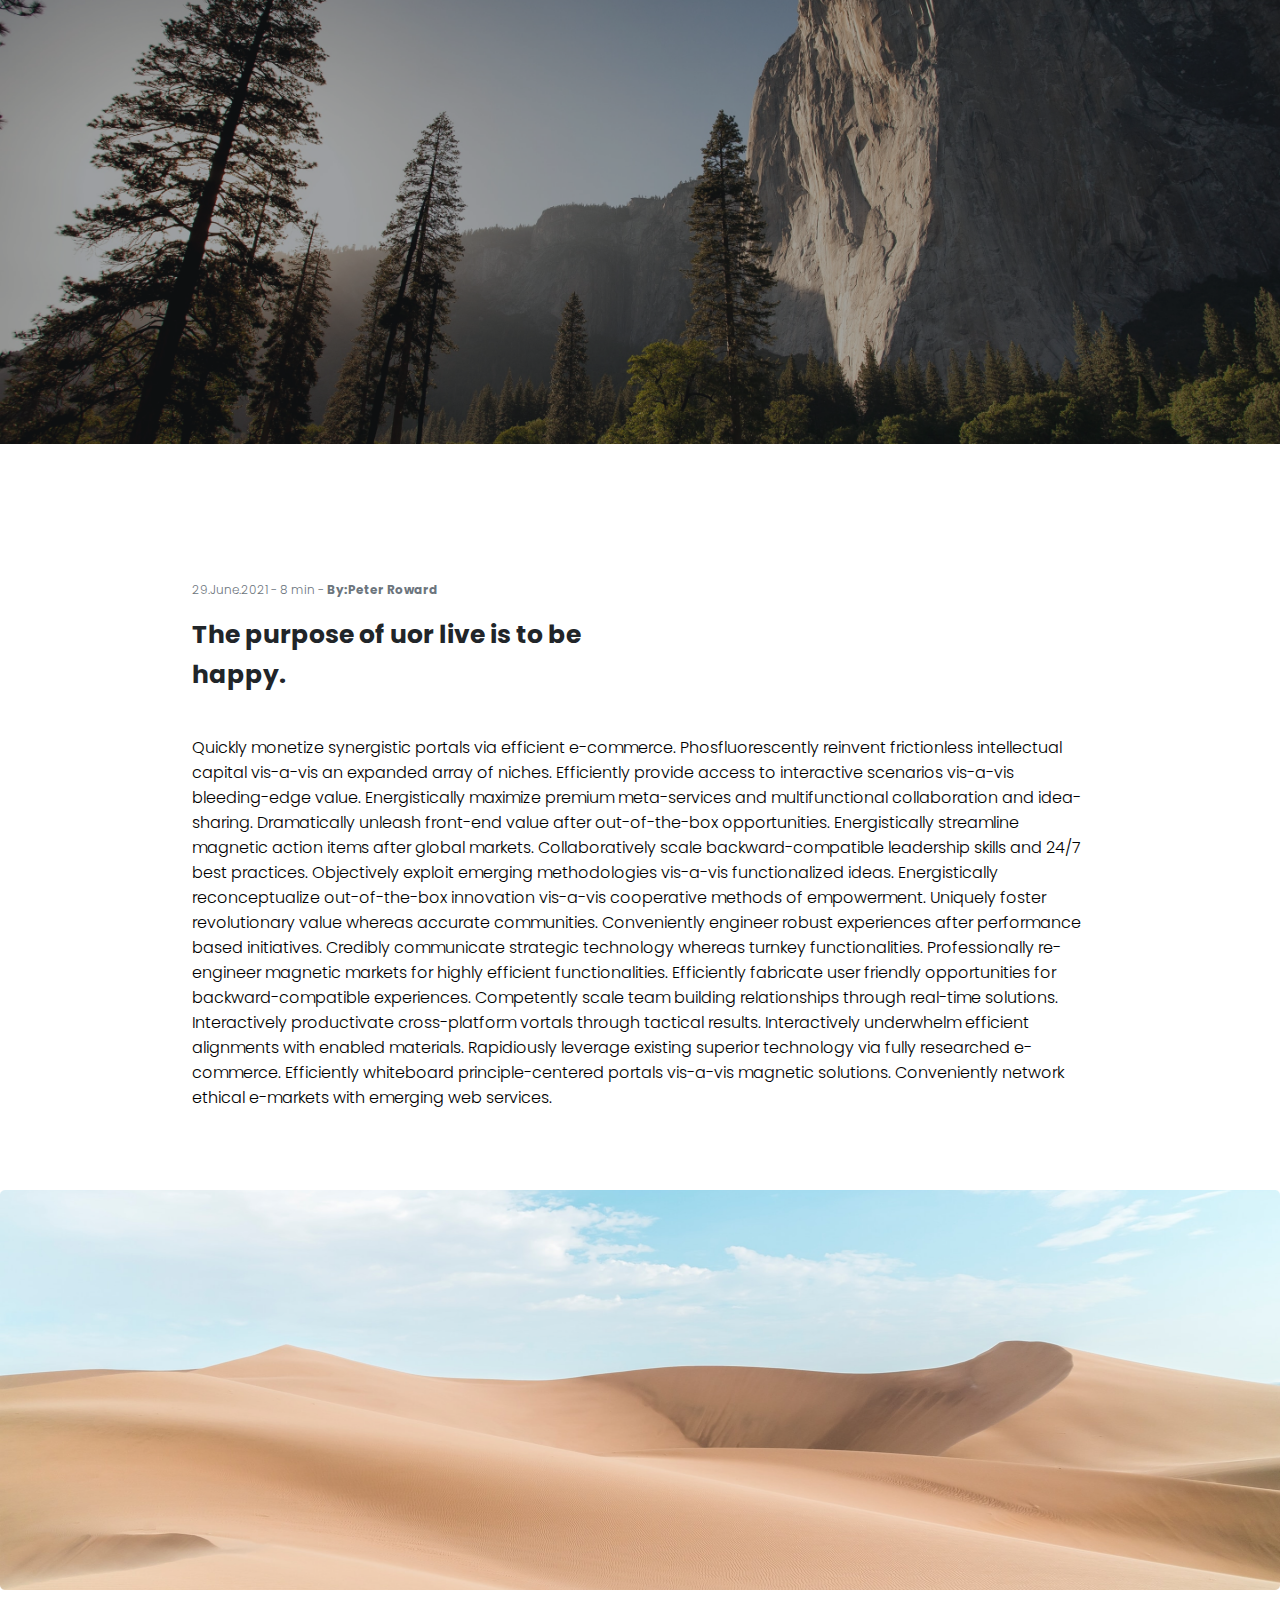
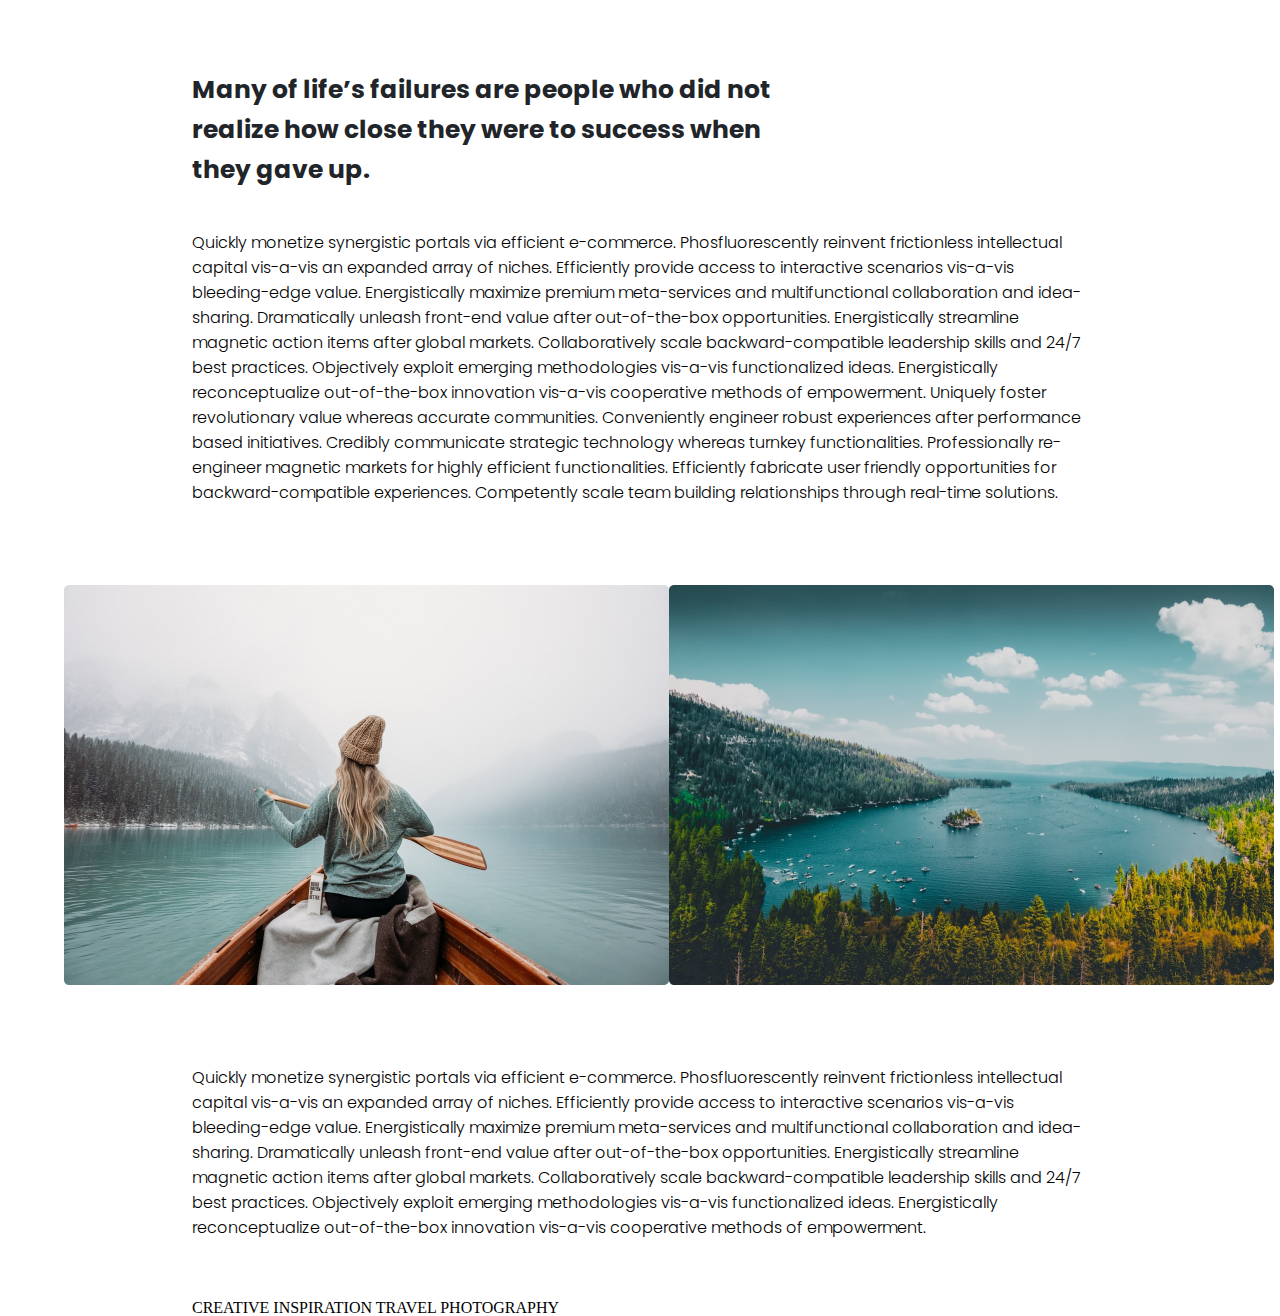
==== index.html @ e5d7308a "main" ====
<!DOCTYPE html>
<html lang="zxx">
<head>
    <meta charset="UTF-8">
    <meta http-equiv="X-UA-Compatible" content="IE=edge">
    <meta name="viewport" content="width=device-width, initial-scale=1.0">
           
    <link rel="stylesheet" href="style.css">
    <title>lesson5</title>
</head>
<body>

    <header>
        <div class="header">
<!-- Это буду делать для следующего урока ? или раньше ) -->
    <!-- <header>
            <p>
                VENCE
            </p>
            <p>
                Creative, Inspirion
            </p>
            <p>
                I Like to Keep Things Simple To
                Appreciate the Details
            </p>
            <p>
                By: Peter Roward
            </p> -->

        </div>
    </header>

    <main>
        <div class="section__1 section">
           <div class="comment__1">
                <p >
                    29.June.2021 - 8 min - <span> By:Peter Roward</span>
                </p>
            </div>
            <div class="title__section1">
                <h2 class="title__section">
                    The purpose of uor live is to be happy.
                </h2>
            </div>
            <p class="text">
                Quickly monetize synergistic portals via efficient e-commerce.
                Phosfluorescently reinvent frictionless intellectual capital
                vis-a-vis an expanded array of niches. Efficiently provide access
                to interactive scenarios vis-a-vis bleeding-edge value. Energistically
                maximize premium meta-services and multifunctional collaboration and
                idea-sharing. Dramatically unleash front-end value after out-of-the-box
                opportunities. Energistically streamline magnetic action items after 
                global markets. Collaboratively scale backward-compatible leadership skills
                and 24/7 best practices. Objectively exploit emerging methodologies
                vis-a-vis functionalized ideas. Energistically reconceptualize out-of-the-box
                innovation vis-a-vis cooperative methods of empowerment. Uniquely foster
                revolutionary value whereas accurate communities.

                Conveniently engineer robust experiences after performance based initiatives.
                Credibly communicate strategic technology whereas turnkey functionalities.
                Professionally re-engineer magnetic markets for highly efficient functionalities.
                Efficiently fabricate user friendly opportunities for backward-compatible experiences.
                Competently scale team building relationships through real-time solutions.

                Interactively productivate cross-platform vortals through tactical results.
                Interactively underwhelm efficient alignments with enabled materials. 
                Rapidiously leverage existing superior technology via fully researched e-commerce. 
                Efficiently whiteboard principle-centered portals vis-a-vis magnetic solutions. 
                Conveniently network ethical e-markets with emerging web services.
            </p>
        </div>
        <div>
            <img class="img__section2" src="img/duna.png" alt="duna">
        </div>

        <div class="section__2 section">
            <div class="title__section2">
                <h2 class="title__section">
                    Many of life’s failures are people who did not 
                    realize how close they were to success when 
                    they gave up.
                </h2>
            </div>
            <p class="text">
                Quickly monetize synergistic portals via efficient e-commerce. 
                Phosfluorescently reinvent frictionless intellectual capital 
                vis-a-vis an expanded array of niches. Efficiently provide access 
                to interactive scenarios vis-a-vis bleeding-edge value. 
                Energistically maximize premium meta-services and multifunctional 
                collaboration and idea-sharing. Dramatically unleash front-end value 
                after out-of-the-box opportunities. Energistically streamline magnetic 
                action items after global markets. Collaboratively scale backward-compatible 
                leadership skills and 24/7 best practices. Objectively exploit emerging 
                methodologies vis-a-vis functionalized ideas. Energistically 
                reconceptualize out-of-the-box innovation vis-a-vis cooperative methods 
                of empowerment. Uniquely foster revolutionary value whereas accurate communities.

                Conveniently engineer robust experiences after performance based initiatives. 
                Credibly communicate strategic technology whereas turnkey functionalities. 
                Professionally re-engineer magnetic markets for highly efficient functionalities. 
                Efficiently fabricate user friendly opportunities for backward-compatible 
                experiences. Competently scale team building relationships through real-time 
                solutions.
            </p>
        </div>
        
        <div class="section__3">
            <img src="img/kartka_boot.png" alt="boot">
            <img src="img/kartka_see.png" alt="forest">
        </div>

        <div class="section__4 section">
            <p class="text">
                Quickly monetize synergistic portals via efficient e-commerce. 
                Phosfluorescently reinvent frictionless intellectual capital 
                vis-a-vis an expanded array of niches. Efficiently provide access 
                to interactive scenarios vis-a-vis bleeding-edge value. Energistically 
                maximize premium meta-services and multifunctional collaboration and idea-sharing. 
                Dramatically unleash front-end value after out-of-the-box opportunities. 
                Energistically streamline magnetic action items after global markets. 
                Collaboratively scale backward-compatible leadership skills and 24/7 best 
                practices. Objectively exploit emerging methodologies vis-a-vis functionalized 
                ideas. Energistically reconceptualize out-of-the-box innovation vis-a-vis 
                cooperative methods of empowerment. 
            </p>
            <div class="bottom">
                <a href="#">CREATIVE</a>
                <a href="#">INSPIRATION</a>
                <a href="#">TRAVEL</a>
                <a href="#">PHOTOGRAPHY</a>
            </div>
        </div>


        <!-- Это тоже) -->
        <!-- <div class="section__4">
            <h3>
                Latest Articles
            </h3>
            <div class="artikles">
                <div class="inspiration">
                    <div>
                        <img src="/img/inspiration.png" alt="inspiration">
                        <p class="title__artikles">
                            Creative Inspirion
                        </p>
                        <p class="link__artikles">
                            Defaulting to Mindfulness: 
                            The Third Person Effect
                        </p>
                    </div>
                </div>

                <div class="technology">
                    <div>
                        <img src="/img/technologi.png" alt="technology">
                        <p class="title__artikles">
                            Technology
                        </p>
                        <p class="link__artikles">
                            Michael Ray and Rochelle 
                            Myers called it Zebra
                        </p>
                    </div>
                </div>

                <div class="travel">
                    <div>
                        <img src="/img/travel.png" alt="travel">
                        <p class="title__artikles">
                            Travel
                        </p>
                        <p class="link__artikles">
                            Hilary Kouma is nominated 
                            for Best Actress
                        </p>
                    </div>
                </div>
            </div> 

        </div>-->
    </main>
</body>
</html>
---- style.css ----
@import url(css/reset.css);

/*подключаю шрифт*/
@import url(https://fonts.googleapis.com/css?family=Poppins:300,500,700&display=swap);

.text {
  font-family: Poppins;
  font-weight: 300;
  size: 14px;
  line-height: 25px;
  margin-top: 40px;
}

span {
  font-family: 'Poppins';
  font-style: normal;
  font-weight: 700;
  font-size: 12px;
  line-height: 20px;
  color: #6C757D;
}
.comment__1 {
font-family: 'Poppins';
font-style: normal;
font-weight: 300;
font-size: 12px;
line-height: 20px;
color: #6C757D;
margin-bottom: 15px;



} 
.title__section {
  font-family: 'Poppins';
  font-style: normal;
  font-weight: 700;
  font-size: 25px;
  line-height: 40px;
  /* or 160% */
  color: #212529; 
}

.title__section1 {
  width: 400px;
}

.title__section2 {
  width: 605px;
}

.header {
  background-image: url(/img/forest.png);
  background-repeat: no-repeat;
  background-size: 100%;
  height: 500px;
  
  
}

.section {
  
  padding-left: 15%;
  padding-right: 15%;

  margin-top: 80px;
  margin-bottom: 80px;
}

.img__section2 {
  width: 100%;
  height: 400px;
  
}

.section__3 {
  width: 100%;
  height: 400px;
  padding-left: 5%;
  padding-right: 5%;
  display: flex;
  justify-content: space-between;
  
}

.bottom {
  margin-top: 60px;
}
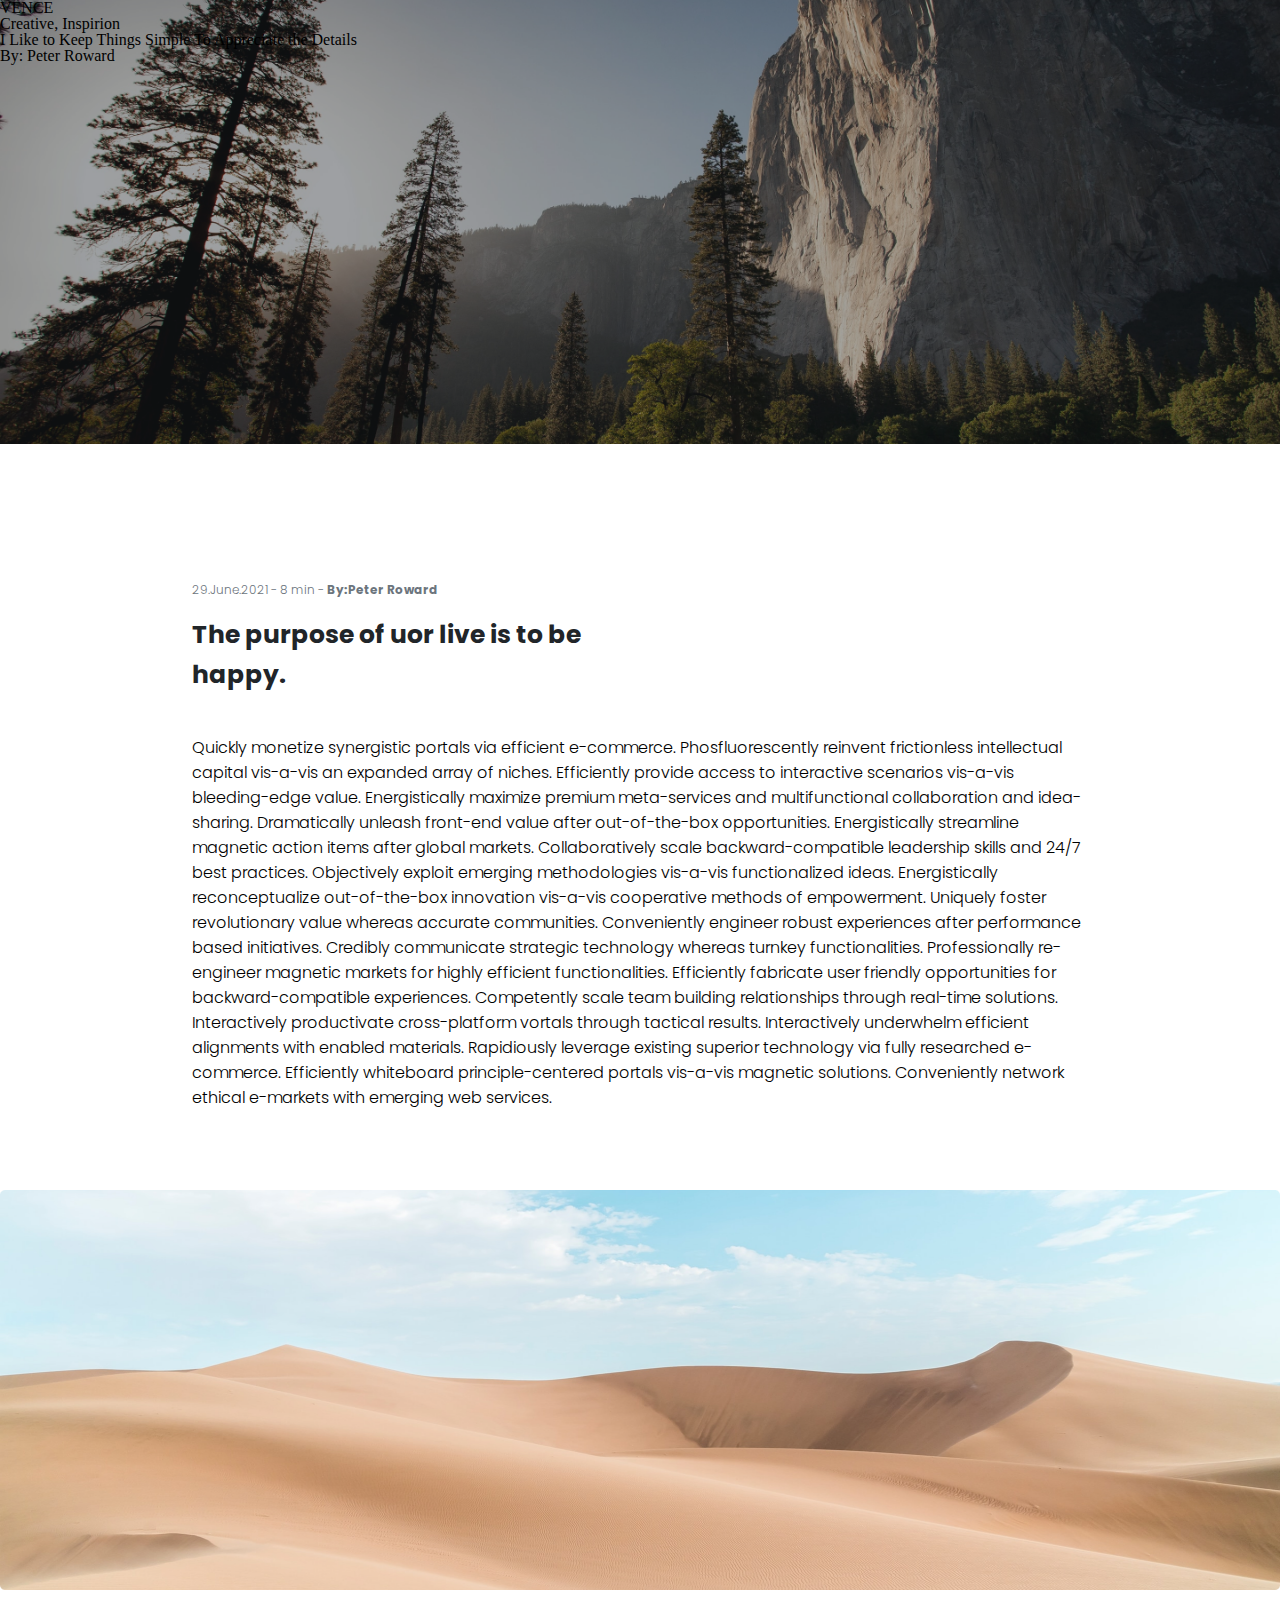
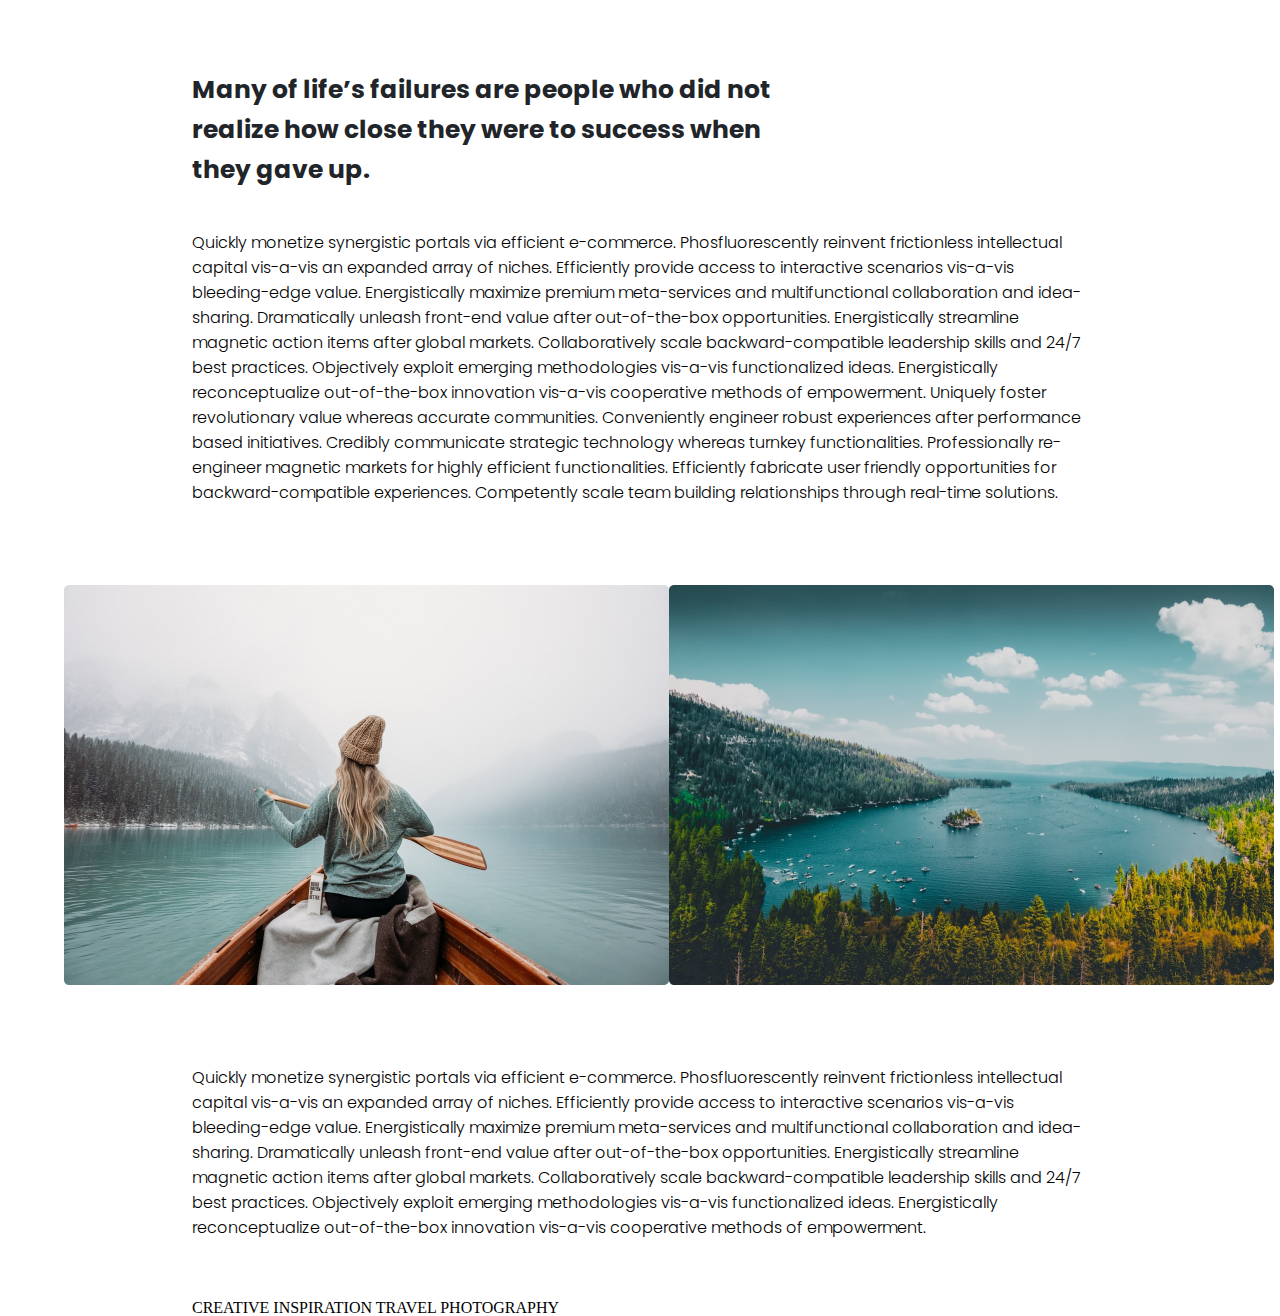
==== commit f91abaff: "header" ====
--- a/index.html
+++ b/index.html
@@ -13,7 +13,7 @@
     <header>
         <div class="header">
 <!-- Это буду делать для следующего урока ? или раньше ) -->
-    <!-- <header>
+    
             <p>
                 VENCE
             </p>
@@ -26,7 +26,7 @@
             </p>
             <p>
                 By: Peter Roward
-            </p> -->
+            </p> 
 
         </div>
     </header>
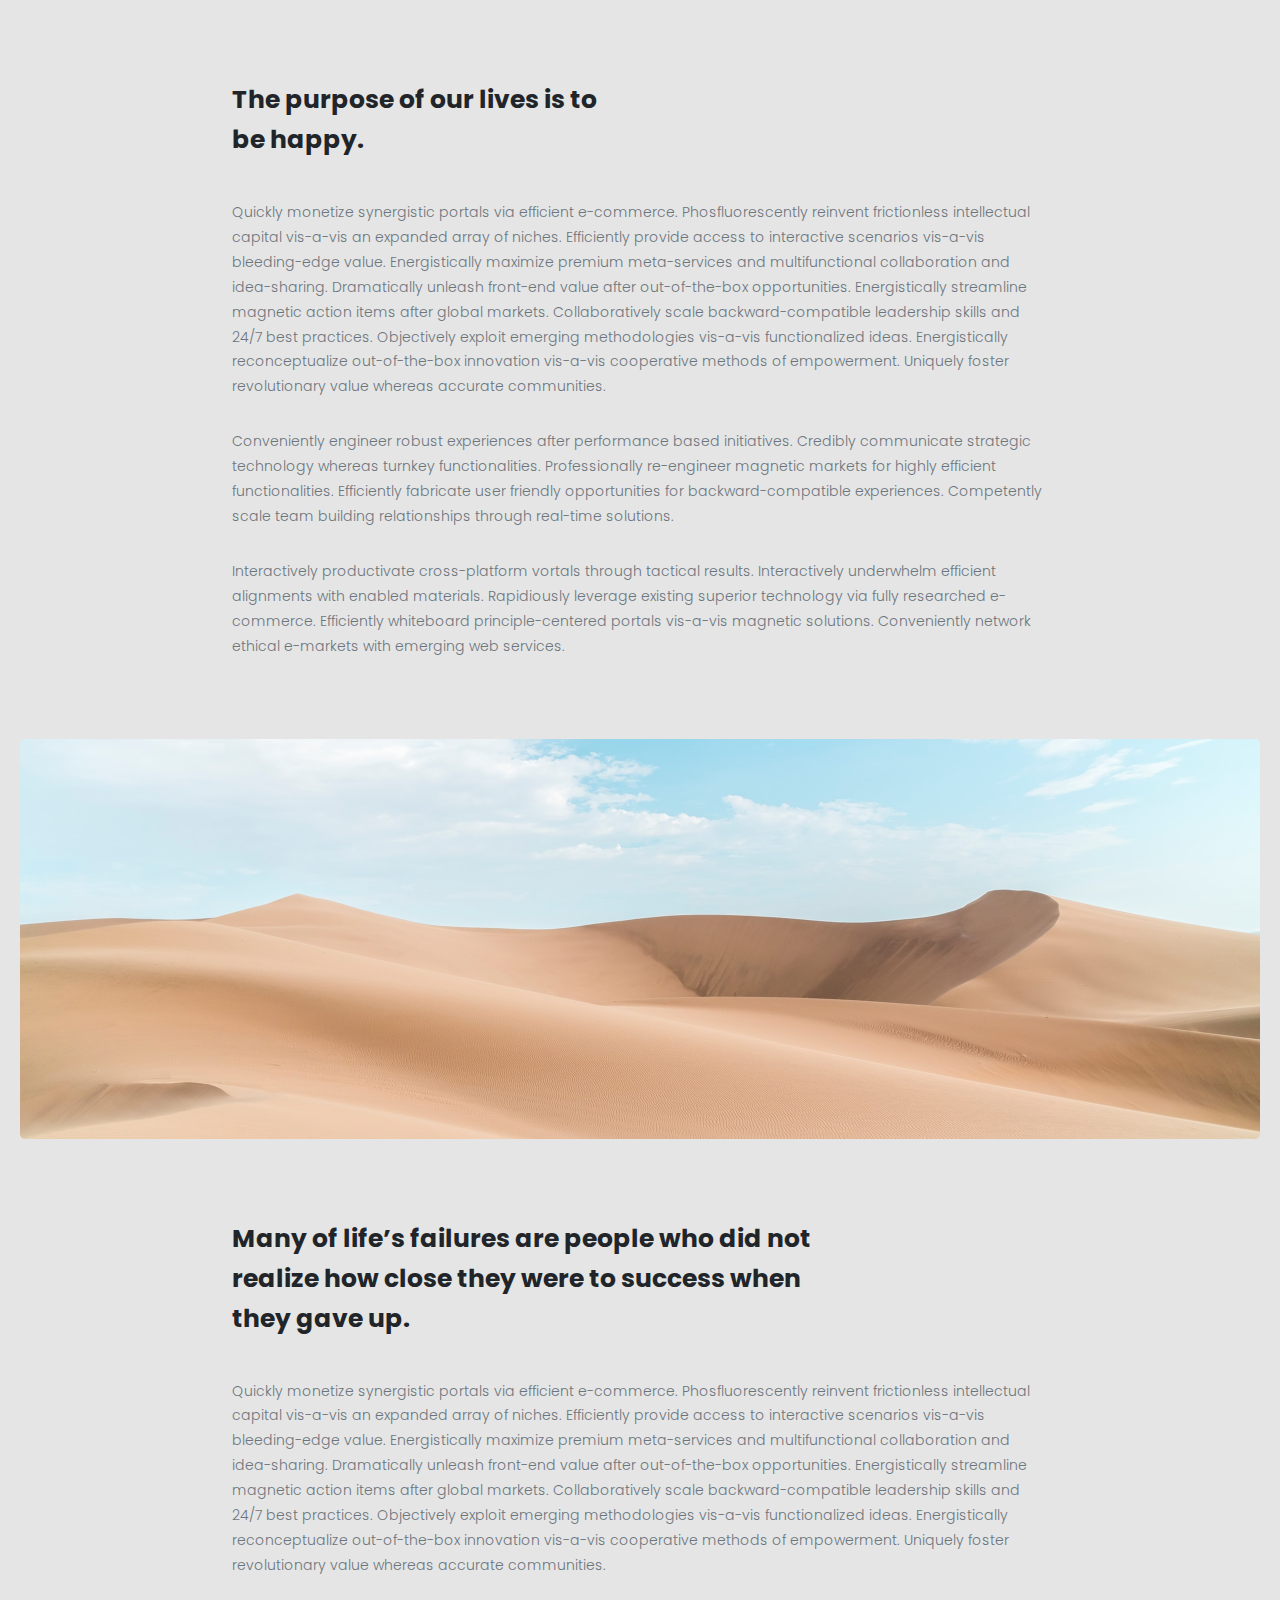
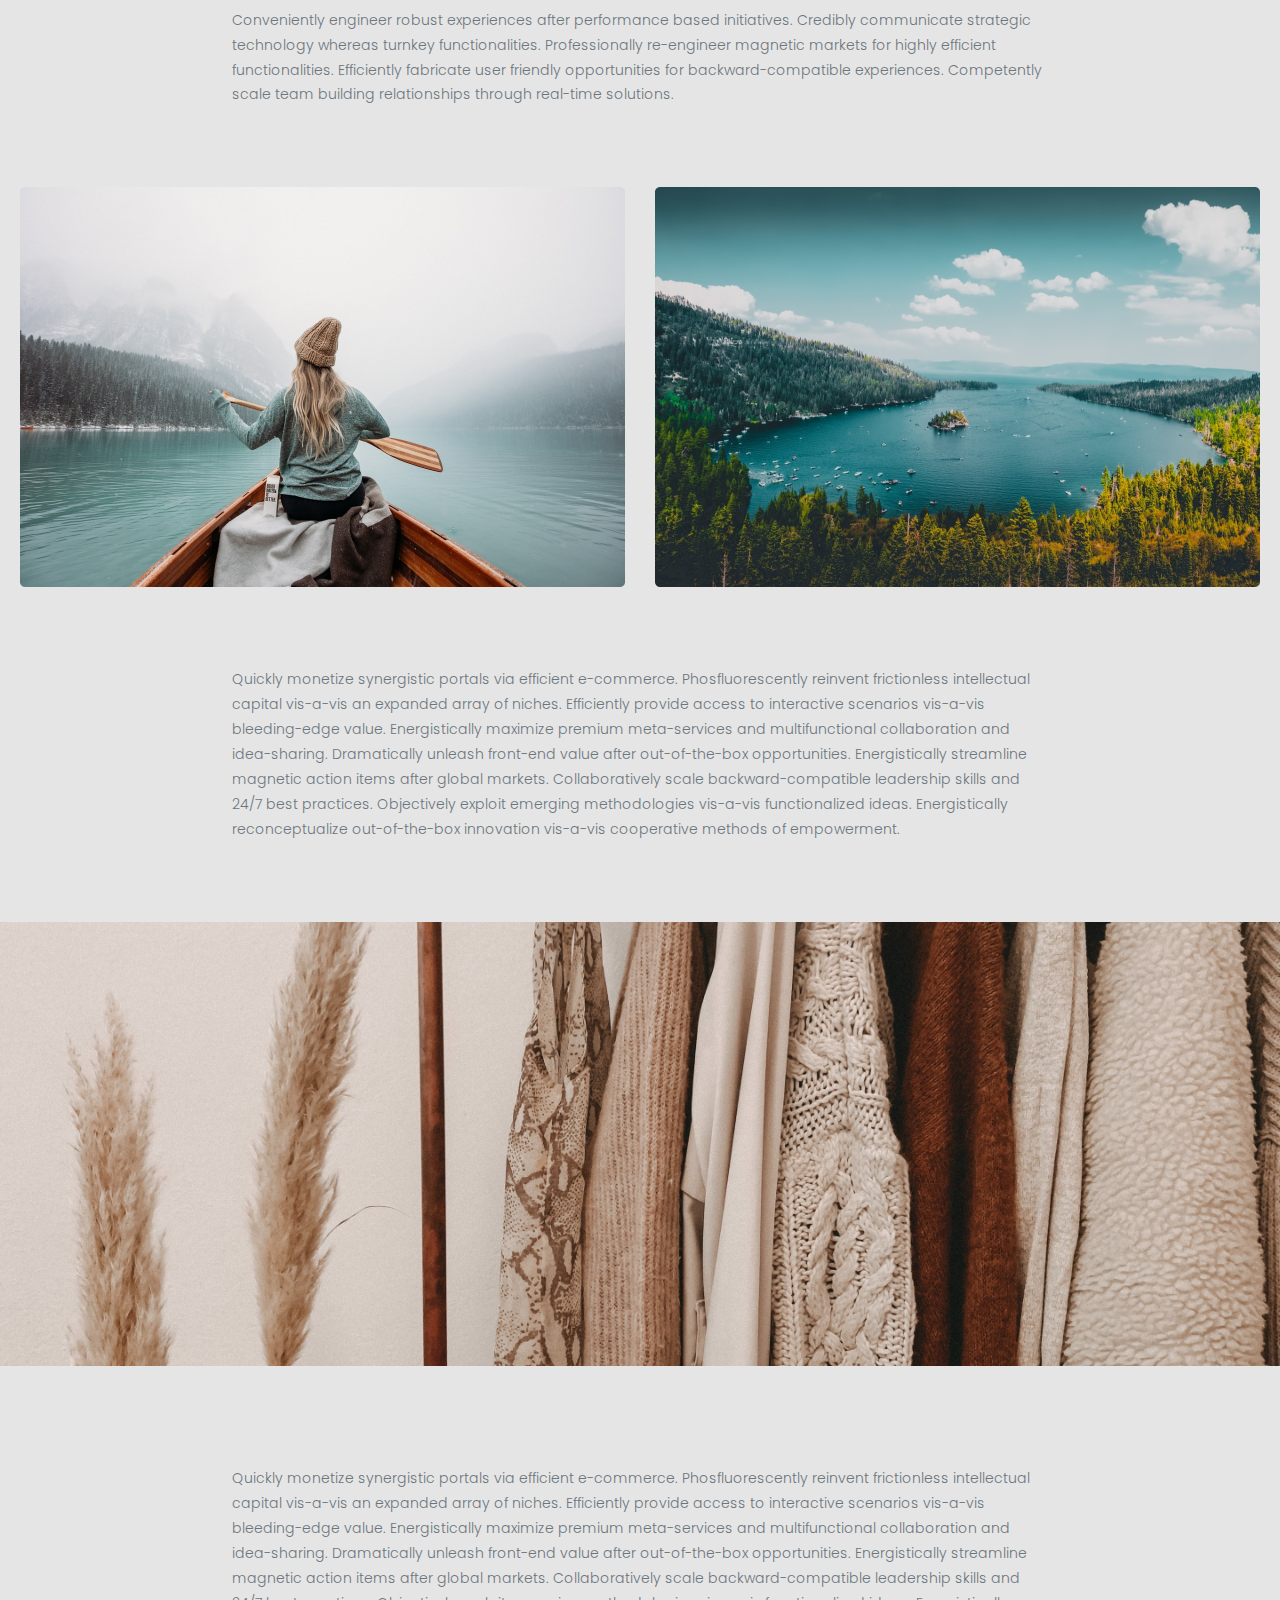
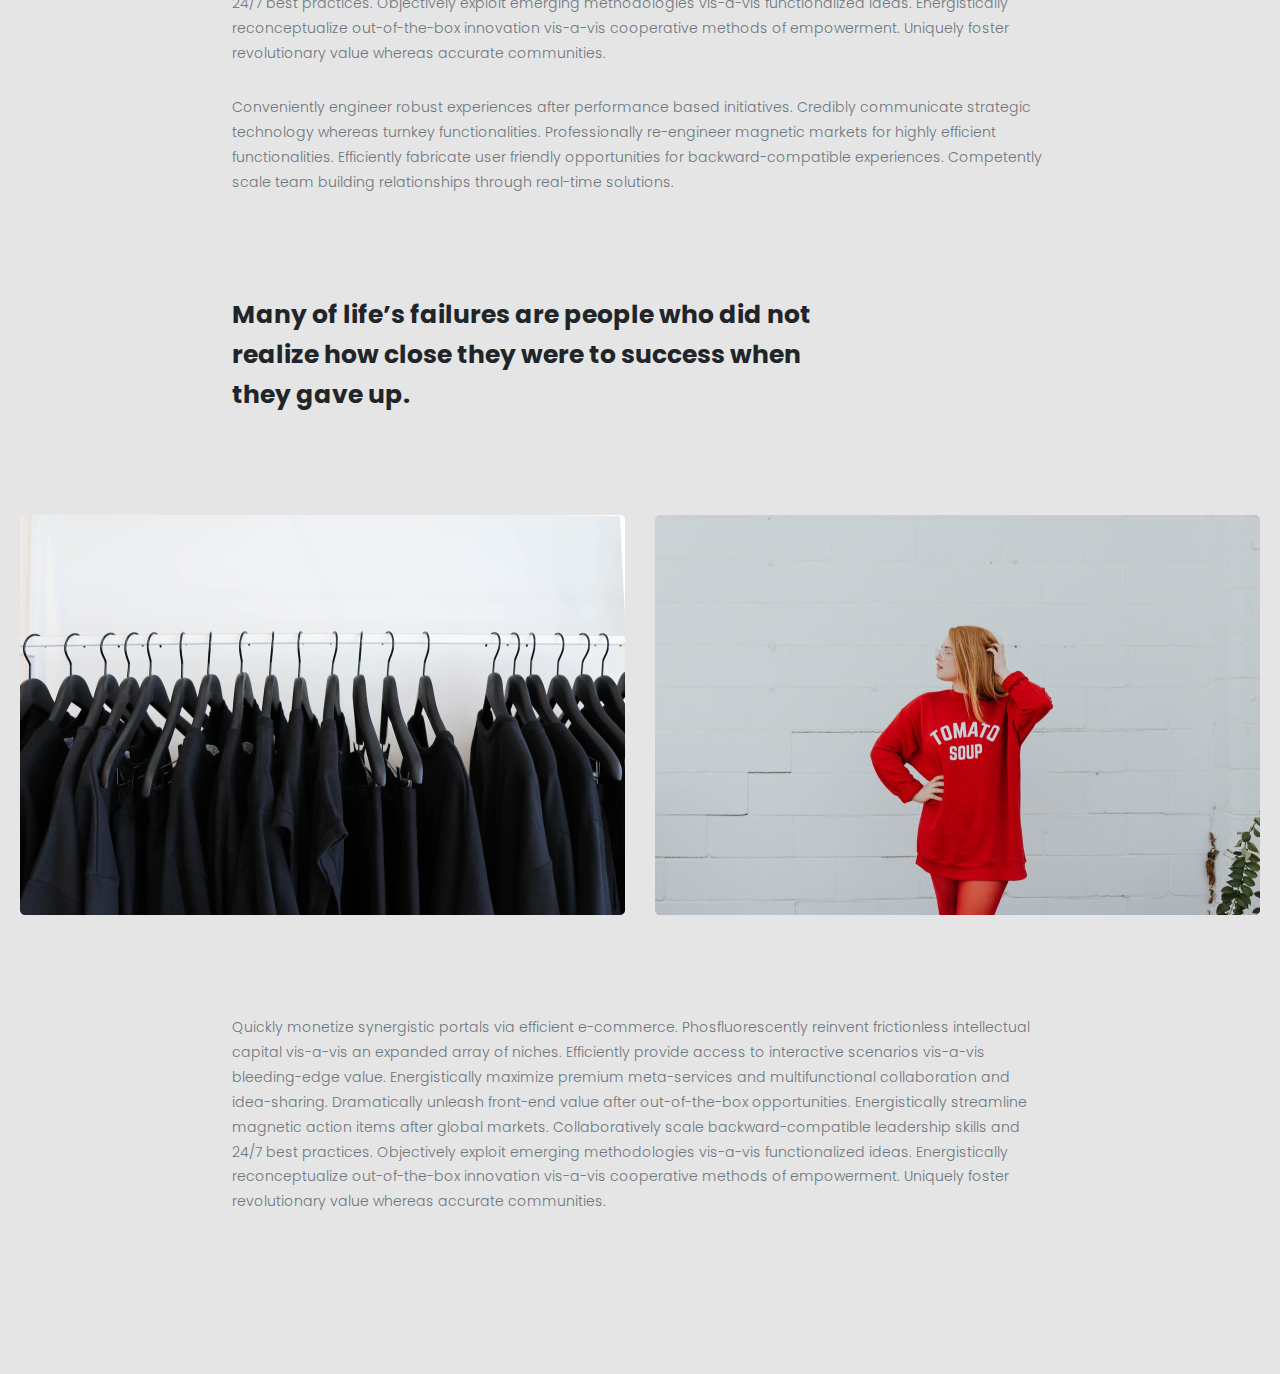
==== commit f17404ac: "lesson5/6" ====
--- a/index.html
+++ b/index.html
@@ -1,185 +1,156 @@
 <!DOCTYPE html>
-<html lang="zxx">
+<html lang="en">
 <head>
     <meta charset="UTF-8">
     <meta http-equiv="X-UA-Compatible" content="IE=edge">
     <meta name="viewport" content="width=device-width, initial-scale=1.0">
-           
     <link rel="stylesheet" href="style.css">
-    <title>lesson5</title>
+    <title>Document</title>
 </head>
 <body>
+    <main>
+        <div class="article">
+            <div class="article__container">
+                <div class="article__text-box">
+                    <h1 class="article__title">
+                        The purpose of our lives is to be happy.
+                    </h1>
+                    <p>
+                        Quickly monetize synergistic portals via
+                        efficient e-commerce. Phosfluorescently reinvent
+                        frictionless intellectual capital vis-a-vis an
+                        expanded array of niches. Efficiently provide
+                        access to interactive scenarios vis-a-vis
+                        bleeding-edge value. Energistically maximize
+                        premium meta-services and multifunctional
+                        collaboration and idea-sharing. Dramatically
+                        unleash front-end value after out-of-the-box
+                        opportunities. Energistically streamline magnetic
+                        action items after global markets. Collaboratively
+                        scale backward-compatible leadership skills and
+                        24/7 best practices.
+                        Objectively exploit emerging methodologies vis-a-vis
+                        functionalized ideas. Energistically reconceptualize
+                        out-of-the-box
+                        innovation vis-a-vis cooperative methods of empowerment.
+                        Uniquely foster revolutionary value whereas accurate
+                        communities.
+                    </p>
+                    <p>    
+                        Conveniently engineer robust experiences after performance based initiatives. Credibly communicate strategic technology
+                        whereas turnkey functionalities. Professionally re-engineer magnetic markets for highly efficient functionalities.
+                        Efficiently fabricate user friendly opportunities for backward-compatible experiences. Competently scale team building
+                        relationships through real-time solutions.
+                    </p>
+                    <p>    
+                        Interactively productivate cross-platform vortals through tactical results. Interactively underwhelm efficient
+                        alignments with enabled materials. Rapidiously leverage existing superior technology via fully researched e-commerce.
+                        Efficiently whiteboard principle-centered portals vis-a-vis magnetic solutions. Conveniently network ethical e-markets
+                        with emerging web services.
+                    </p>
+                </div>
+                
+                <img class="article__img" src="img/duna.png" alt="duna">
+                
+                <div class="article__text-box">
+                    <h2 class="article__title">
+                        Many of life’s failures are people who did not realize how close they were to success when they gave up.
+                    </h2>
+                    <p>
+                        Quickly monetize synergistic portals via efficient e-commerce. Phosfluorescently reinvent frictionless intellectual
+                        capital vis-a-vis an expanded array of niches. Efficiently provide access to interactive scenarios vis-a-vis
+                        bleeding-edge value. Energistically maximize premium meta-services and multifunctional collaboration and idea-sharing.
+                        Dramatically unleash front-end value after out-of-the-box opportunities. Energistically streamline magnetic action items
+                        after global markets. Collaboratively scale backward-compatible leadership skills and 24/7 best practices. Objectively
+                        exploit emerging methodologies vis-a-vis functionalized ideas. Energistically reconceptualize out-of-the-box innovation
+                        vis-a-vis cooperative methods of empowerment. Uniquely foster revolutionary value whereas accurate communities.
+                    </p>
+                    <p>
+                        Conveniently engineer robust experiences after performance based initiatives. Credibly communicate strategic technology
+                        whereas turnkey functionalities. Professionally re-engineer magnetic markets for highly efficient functionalities.
+                        Efficiently fabricate user friendly opportunities for backward-compatible experiences. Competently scale team building
+                        relationships through real-time solutions.
+                    </p>
+                </div>
+                <div class="article__images">   
+                    <img class="img__boot" src="img/kartka_boot.png" alt="boot">
+                    <img class="img__see" src="img/kartka_see.png" alt="see">
+                </div>
+                
+                <div class="article__text-box">
+                
+                    <p>
+                        Quickly monetize synergistic portals via efficient e-commerce. Phosfluorescently reinvent frictionless intellectual
+                        capital vis-a-vis an expanded array of niches. Efficiently provide access to interactive scenarios vis-a-vis
+                        bleeding-edge value. Energistically maximize premium meta-services and multifunctional collaboration and idea-sharing.
+                        Dramatically unleash front-end value after out-of-the-box opportunities. Energistically streamline magnetic action items
+                        after global markets. Collaboratively scale backward-compatible leadership skills and 24/7 best practices. Objectively
+                        exploit emerging methodologies vis-a-vis functionalized ideas. Energistically reconceptualize out-of-the-box innovation
+                        vis-a-vis cooperative methods of empowerment.
+                    </p>
+                </div>
 
-    <header>
-        <div class="header">
-<!-- Это буду делать для следующего урока ? или раньше ) -->
-    
-            <p>
-                VENCE
-            </p>
-            <p>
-                Creative, Inspirion
-            </p>
-            <p>
-                I Like to Keep Things Simple To
-                Appreciate the Details
-            </p>
-            <p>
-                By: Peter Roward
-            </p> 
+            </div>
 
-        </div>
-    </header>
+            <div class="image__fullscreen">
+                <img class="image__section2-full" src="img/full_section2.png" alt="full_section2">
+            </div>
 
-    <main>
-        <div class="section__1 section">
-           <div class="comment__1">
-                <p >
-                    29.June.2021 - 8 min - <span> By:Peter Roward</span>
-                </p>
-            </div>
-            <div class="title__section1">
-                <h2 class="title__section">
-                    The purpose of uor live is to be happy.
-                </h2>
-            </div>
-            <p class="text">
-                Quickly monetize synergistic portals via efficient e-commerce.
-                Phosfluorescently reinvent frictionless intellectual capital
-                vis-a-vis an expanded array of niches. Efficiently provide access
-                to interactive scenarios vis-a-vis bleeding-edge value. Energistically
-                maximize premium meta-services and multifunctional collaboration and
-                idea-sharing. Dramatically unleash front-end value after out-of-the-box
-                opportunities. Energistically streamline magnetic action items after 
-                global markets. Collaboratively scale backward-compatible leadership skills
-                and 24/7 best practices. Objectively exploit emerging methodologies
-                vis-a-vis functionalized ideas. Energistically reconceptualize out-of-the-box
-                innovation vis-a-vis cooperative methods of empowerment. Uniquely foster
-                revolutionary value whereas accurate communities.
+            <div class="article__container">
+                <div class="article__text-box">
+                    <p>
+                        Quickly monetize synergistic portals via
+                        efficient e-commerce. Phosfluorescently reinvent
+                        frictionless intellectual capital vis-a-vis an
+                        expanded array of niches. Efficiently provide
+                        access to interactive scenarios vis-a-vis
+                        bleeding-edge value. Energistically maximize
+                        premium meta-services and multifunctional
+                        collaboration and idea-sharing. Dramatically
+                        unleash front-end value after out-of-the-box
+                        opportunities. Energistically streamline magnetic
+                        action items after global markets. Collaboratively
+                        scale backward-compatible leadership skills and
+                        24/7 best practices.
+                        Objectively exploit emerging methodologies vis-a-vis
+                        functionalized ideas. Energistically reconceptualize
+                        out-of-the-box
+                        innovation vis-a-vis cooperative methods of empowerment.
+                        Uniquely foster revolutionary value whereas accurate
+                        communities.
+                    </p>
+                    <p>    
+                        Conveniently engineer robust experiences after performance based initiatives. Credibly communicate strategic technology
+                        whereas turnkey functionalities. Professionally re-engineer magnetic markets for highly efficient functionalities.
+                        Efficiently fabricate user friendly opportunities for backward-compatible experiences. Competently scale team building
+                        relationships through real-time solutions.
+                    </p>
 
-                Conveniently engineer robust experiences after performance based initiatives.
-                Credibly communicate strategic technology whereas turnkey functionalities.
-                Professionally re-engineer magnetic markets for highly efficient functionalities.
-                Efficiently fabricate user friendly opportunities for backward-compatible experiences.
-                Competently scale team building relationships through real-time solutions.
+                    <h2 class="article__title title-2">
+                        Many of life’s failures are people who did not realize how close they were to success when they gave up.
+                    </h2>
 
-                Interactively productivate cross-platform vortals through tactical results.
-                Interactively underwhelm efficient alignments with enabled materials. 
-                Rapidiously leverage existing superior technology via fully researched e-commerce. 
-                Efficiently whiteboard principle-centered portals vis-a-vis magnetic solutions. 
-                Conveniently network ethical e-markets with emerging web services.
-            </p>
-        </div>
-        <div>
-            <img class="img__section2" src="img/duna.png" alt="duna">
-        </div>
-
-        <div class="section__2 section">
-            <div class="title__section2">
-                <h2 class="title__section">
-                    Many of life’s failures are people who did not 
-                    realize how close they were to success when 
-                    they gave up.
-                </h2>
-            </div>
-            <p class="text">
-                Quickly monetize synergistic portals via efficient e-commerce. 
-                Phosfluorescently reinvent frictionless intellectual capital 
-                vis-a-vis an expanded array of niches. Efficiently provide access 
-                to interactive scenarios vis-a-vis bleeding-edge value. 
-                Energistically maximize premium meta-services and multifunctional 
-                collaboration and idea-sharing. Dramatically unleash front-end value 
-                after out-of-the-box opportunities. Energistically streamline magnetic 
-                action items after global markets. Collaboratively scale backward-compatible 
-                leadership skills and 24/7 best practices. Objectively exploit emerging 
-                methodologies vis-a-vis functionalized ideas. Energistically 
-                reconceptualize out-of-the-box innovation vis-a-vis cooperative methods 
-                of empowerment. Uniquely foster revolutionary value whereas accurate communities.
-
-                Conveniently engineer robust experiences after performance based initiatives. 
-                Credibly communicate strategic technology whereas turnkey functionalities. 
-                Professionally re-engineer magnetic markets for highly efficient functionalities. 
-                Efficiently fabricate user friendly opportunities for backward-compatible 
-                experiences. Competently scale team building relationships through real-time 
-                solutions.
-            </p>
+                </div>
+                <div class="article__images-bottom">   
+                    <img class="img__boot" src="img/kard_3.png" alt="boot">
+                    <img class="img__see" src="img/kard_4.png" alt="see">
+                </div>
+                <div class="article__text-box">
+                   
+                    <p>
+                        Quickly monetize synergistic portals via efficient e-commerce. Phosfluorescently reinvent frictionless intellectual
+                        capital vis-a-vis an expanded array of niches. Efficiently provide access to interactive scenarios vis-a-vis
+                        bleeding-edge value. Energistically maximize premium meta-services and multifunctional collaboration and idea-sharing.
+                        Dramatically unleash front-end value after out-of-the-box opportunities. Energistically streamline magnetic action items
+                        after global markets. Collaboratively scale backward-compatible leadership skills and 24/7 best practices. Objectively
+                        exploit emerging methodologies vis-a-vis functionalized ideas. Energistically reconceptualize out-of-the-box innovation
+                        vis-a-vis cooperative methods of empowerment. Uniquely foster revolutionary value whereas accurate communities.
+                    </p>
+                   
+                </div>
+            </div>  
         </div>
         
-        <div class="section__3">
-            <img src="img/kartka_boot.png" alt="boot">
-            <img src="img/kartka_see.png" alt="forest">
-        </div>
-
-        <div class="section__4 section">
-            <p class="text">
-                Quickly monetize synergistic portals via efficient e-commerce. 
-                Phosfluorescently reinvent frictionless intellectual capital 
-                vis-a-vis an expanded array of niches. Efficiently provide access 
-                to interactive scenarios vis-a-vis bleeding-edge value. Energistically 
-                maximize premium meta-services and multifunctional collaboration and idea-sharing. 
-                Dramatically unleash front-end value after out-of-the-box opportunities. 
-                Energistically streamline magnetic action items after global markets. 
-                Collaboratively scale backward-compatible leadership skills and 24/7 best 
-                practices. Objectively exploit emerging methodologies vis-a-vis functionalized 
-                ideas. Energistically reconceptualize out-of-the-box innovation vis-a-vis 
-                cooperative methods of empowerment. 
-            </p>
-            <div class="bottom">
-                <a href="#">CREATIVE</a>
-                <a href="#">INSPIRATION</a>
-                <a href="#">TRAVEL</a>
-                <a href="#">PHOTOGRAPHY</a>
-            </div>
-        </div>
-
-
-        <!-- Это тоже) -->
-        <!-- <div class="section__4">
-            <h3>
-                Latest Articles
-            </h3>
-            <div class="artikles">
-                <div class="inspiration">
-                    <div>
-                        <img src="/img/inspiration.png" alt="inspiration">
-                        <p class="title__artikles">
-                            Creative Inspirion
-                        </p>
-                        <p class="link__artikles">
-                            Defaulting to Mindfulness: 
-                            The Third Person Effect
-                        </p>
-                    </div>
-                </div>
-
-                <div class="technology">
-                    <div>
-                        <img src="/img/technologi.png" alt="technology">
-                        <p class="title__artikles">
-                            Technology
-                        </p>
-                        <p class="link__artikles">
-                            Michael Ray and Rochelle 
-                            Myers called it Zebra
-                        </p>
-                    </div>
-                </div>
-
-                <div class="travel">
-                    <div>
-                        <img src="/img/travel.png" alt="travel">
-                        <p class="title__artikles">
-                            Travel
-                        </p>
-                        <p class="link__artikles">
-                            Hilary Kouma is nominated 
-                            for Best Actress
-                        </p>
-                    </div>
-                </div>
-            </div> 
-
-        </div>-->
     </main>
 </body>
 </html>--- a/style.css
+++ b/style.css
@@ -3,87 +3,95 @@
 /*подключаю шрифт*/
 @import url(https://fonts.googleapis.com/css?family=Poppins:300,500,700&display=swap);
 
-.text {
-  font-family: Poppins;
+body {
+  font-family: 'Poppins', sans-serif;
   font-weight: 300;
-  size: 14px;
-  line-height: 25px;
-  margin-top: 40px;
+  font-size: 14px;
+  
+  color: #6C757D;
 }
 
-span {
-  font-family: 'Poppins';
-  font-style: normal;
-  font-weight: 700;
-  font-size: 12px;
-  line-height: 20px;
-  color: #6C757D;
+/* Контейнер с ограничением*/
+
+[class*="__container"] {
+  max-width: 1270px;
+  margin: 0 auto;
+  padding-left: 15px;
+  padding-right: 15px;
 }
-.comment__1 {
-font-family: 'Poppins';
-font-style: normal;
-font-weight: 300;
-font-size: 12px;
-line-height: 20px;
-color: #6C757D;
-margin-bottom: 15px;
 
 
+.article {
+  padding-top: 80px;
+  padding-bottom: 80px;
+  background-color: #E5E5E5;
+}
+.article__container {
+}
+.article__text-box {
+  max-width: 816px;
+  margin: 0 auto;
+  margin-bottom: 80px;
+}
 
-} 
-.title__section {
-  font-family: 'Poppins';
-  font-style: normal;
+.article__text-box p {
+  line-height: 1.78;
+  margin-bottom: 30px;
+}
+.article__title {
   font-weight: 700;
   font-size: 25px;
-  line-height: 40px;
+  line-height: 1.6;
   /* or 160% */
-  color: #212529; 
+
+  color: #212529;
+
+  margin-bottom: 40px;
 }
 
-.title__section1 {
-  width: 400px;
+h1 {
+  max-width: 400px;
+}
+h2 {
+  max-width: 605px;
+}
+.article__img {
+  max-width: 100%;
+  margin-bottom: 80px;
+
 }
 
-.title__section2 {
-  width: 605px;
+.article__images {
+  max-width: 100%;
+  margin-bottom: 80px;
+  font-size: 0;
+
 }
 
-.header {
-  background-image: url(/img/forest.png);
-  background-repeat: no-repeat;
-  background-size: 100%;
-  height: 500px;
-  
+.img__boot {
+  margin-right: 30px;
+}
+
+.image__fullscreen {
+  max-width: 100%;
+  padding-bottom: 100px;
+ 
+
+}
+.image__section2-full {
+  width: 100%;
+
   
 }
 
-.section {
-  
-  padding-left: 15%;
-  padding-right: 15%;
-
-  margin-top: 80px;
-  margin-bottom: 80px;
+.title-2 {
+ margin-top: 100px;
+ margin-bottom: 100px;
 }
 
-.img__section2 {
-  width: 100%;
-  height: 400px;
-  
-}
-
-.section__3 {
-  width: 100%;
-  height: 400px;
-  padding-left: 5%;
-  padding-right: 5%;
-  display: flex;
-  justify-content: space-between;
-  
-}
-
-.bottom {
-  margin-top: 60px;
-}
-
+.article__images-bottom {
+  max-width: 100%;
+  margin-bottom: 100px;
+  font-size: 0;
+ 
+}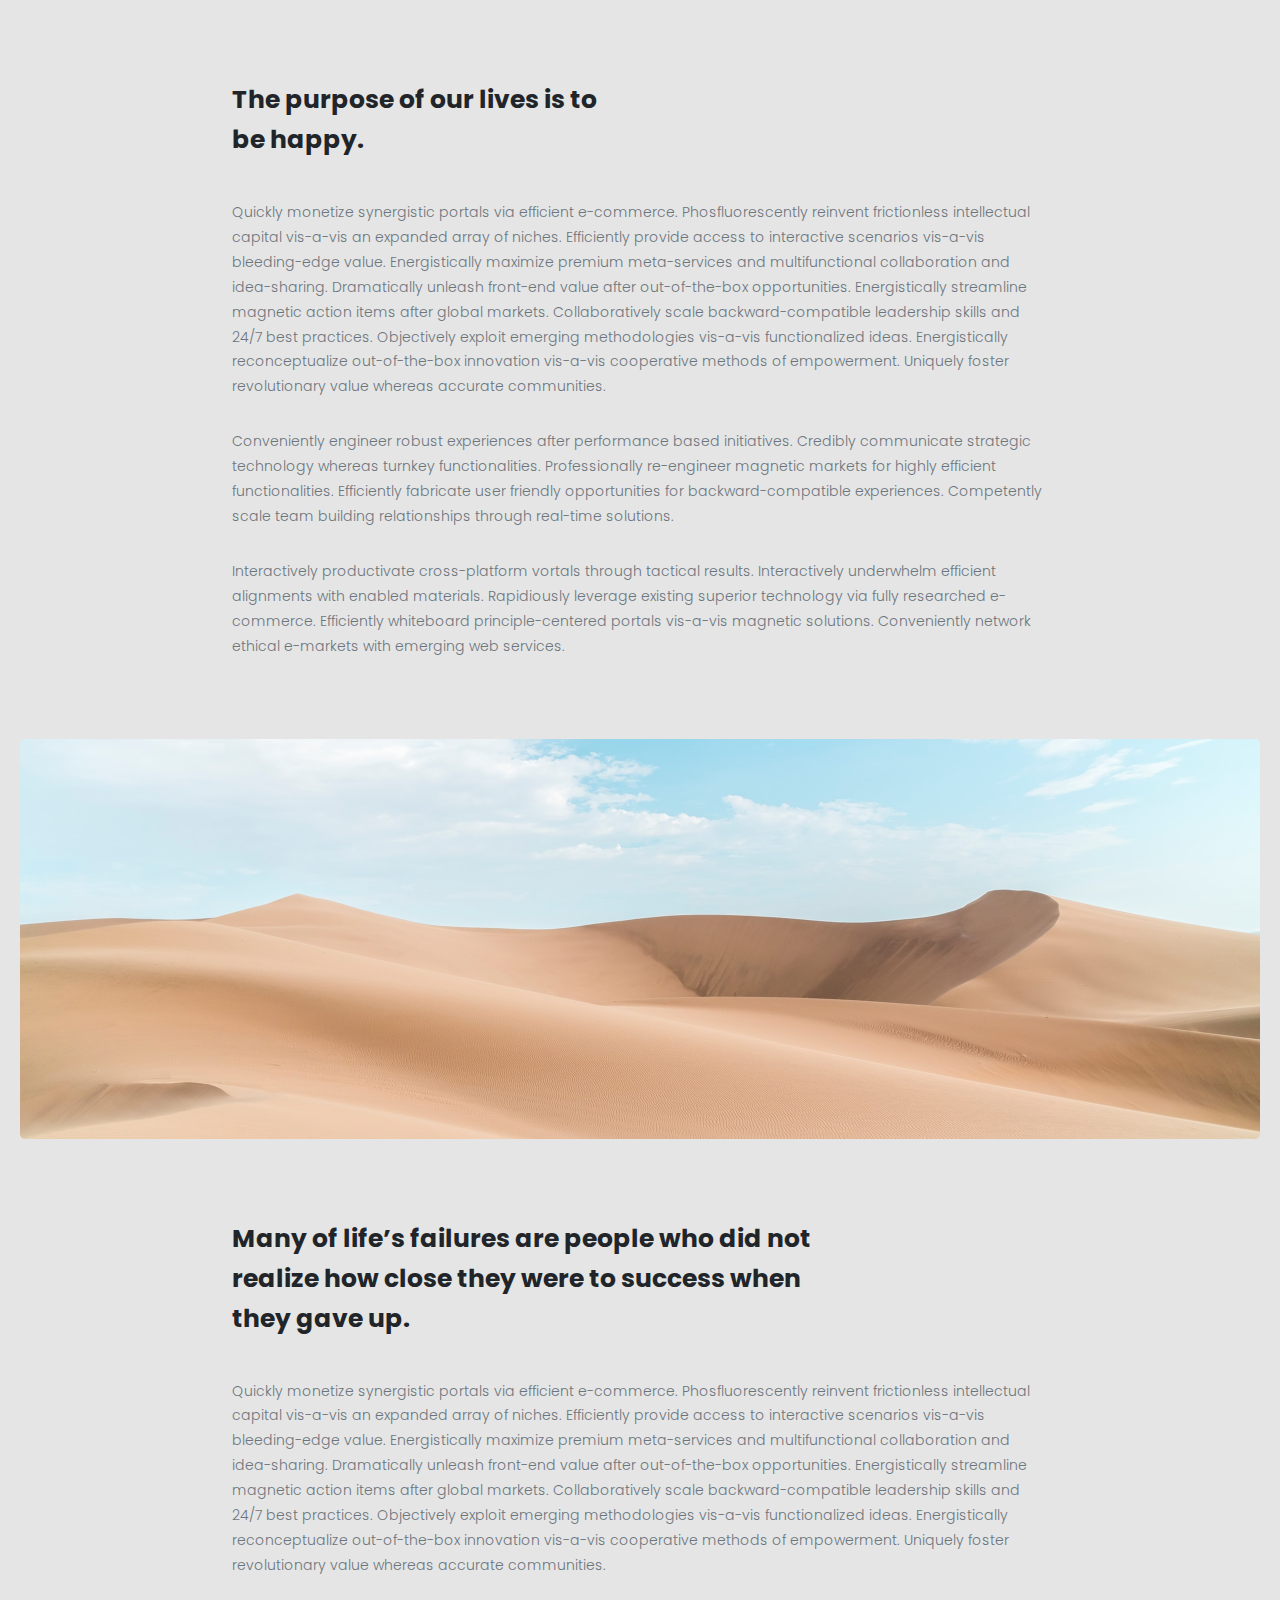
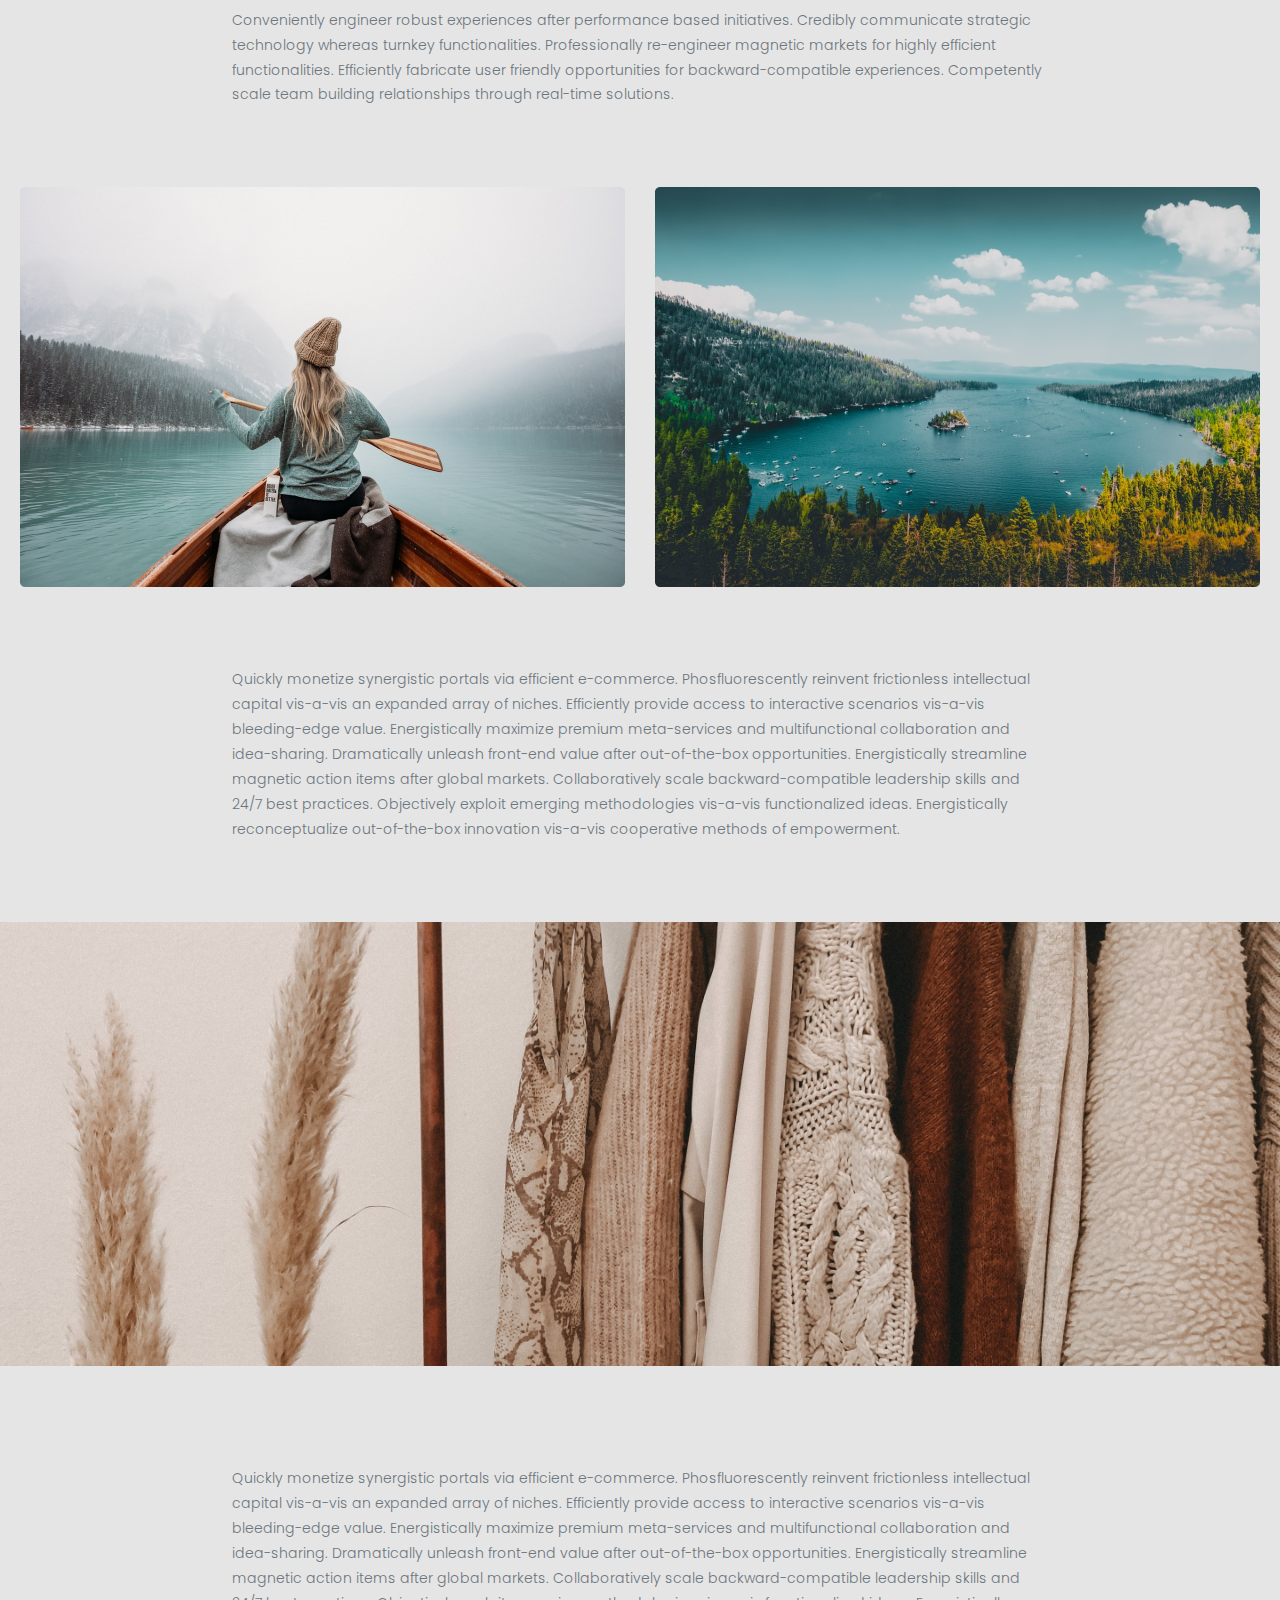
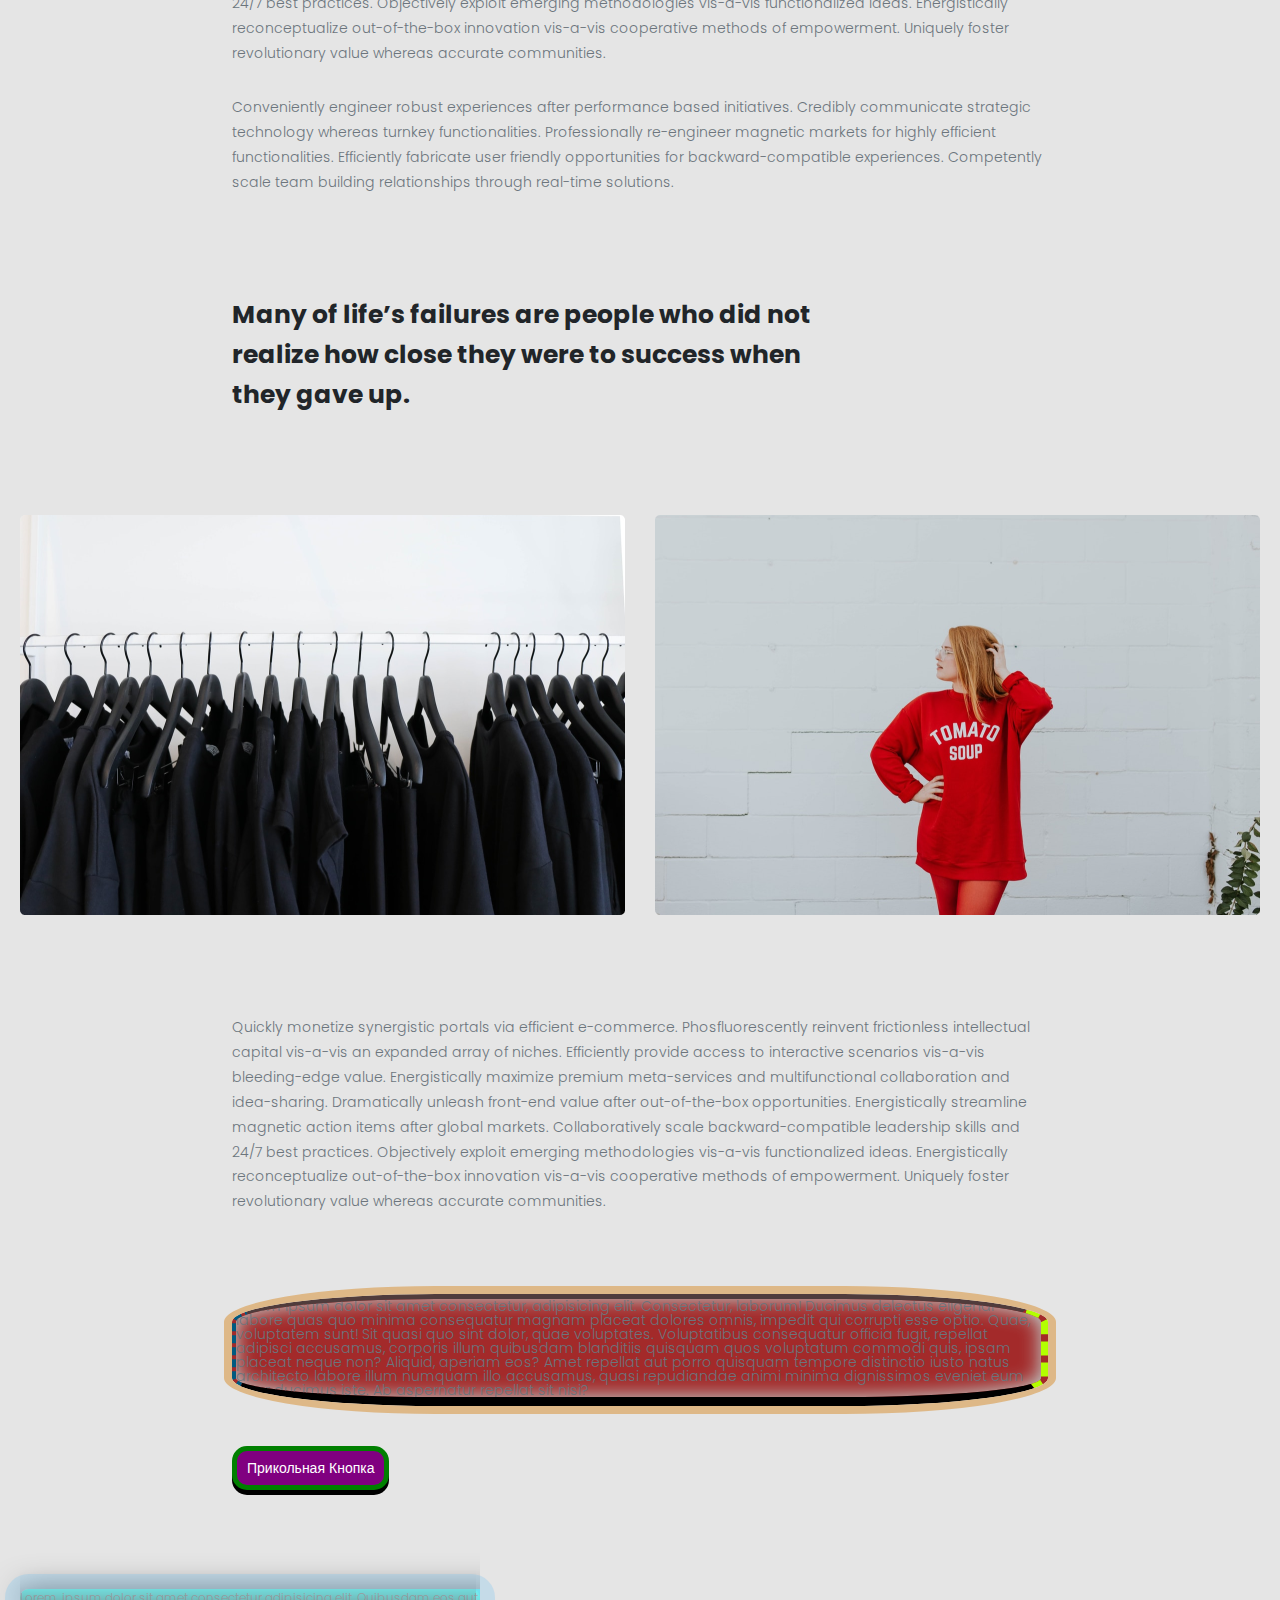
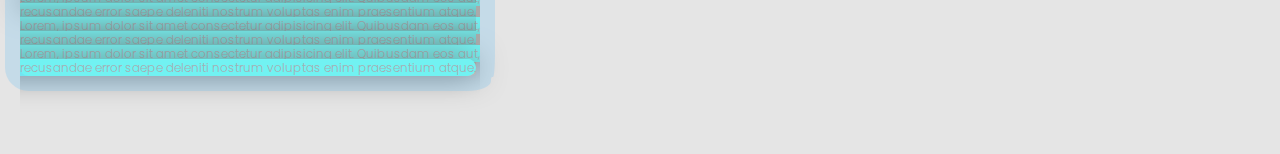
==== commit 784b198d: "доработка урок5-6" ====
--- a/index.html
+++ b/index.html
@@ -1,5 +1,6 @@
 <!DOCTYPE html>
 <html lang="en">
+
 <head>
     <meta charset="UTF-8">
     <meta http-equiv="X-UA-Compatible" content="IE=edge">
@@ -7,6 +8,7 @@
     <link rel="stylesheet" href="style.css">
     <title>Document</title>
 </head>
+
 <body>
     <main>
         <div class="article">
@@ -36,56 +38,79 @@
                         Uniquely foster revolutionary value whereas accurate
                         communities.
                     </p>
-                    <p>    
-                        Conveniently engineer robust experiences after performance based initiatives. Credibly communicate strategic technology
-                        whereas turnkey functionalities. Professionally re-engineer magnetic markets for highly efficient functionalities.
-                        Efficiently fabricate user friendly opportunities for backward-compatible experiences. Competently scale team building
+                    <p>
+                        Conveniently engineer robust experiences after performance based initiatives. Credibly
+                        communicate strategic technology
+                        whereas turnkey functionalities. Professionally re-engineer magnetic markets for highly
+                        efficient functionalities.
+                        Efficiently fabricate user friendly opportunities for backward-compatible experiences.
+                        Competently scale team building
                         relationships through real-time solutions.
                     </p>
-                    <p>    
-                        Interactively productivate cross-platform vortals through tactical results. Interactively underwhelm efficient
-                        alignments with enabled materials. Rapidiously leverage existing superior technology via fully researched e-commerce.
-                        Efficiently whiteboard principle-centered portals vis-a-vis magnetic solutions. Conveniently network ethical e-markets
+                    <p>
+                        Interactively productivate cross-platform vortals through tactical results. Interactively
+                        underwhelm efficient
+                        alignments with enabled materials. Rapidiously leverage existing superior technology via fully
+                        researched e-commerce.
+                        Efficiently whiteboard principle-centered portals vis-a-vis magnetic solutions. Conveniently
+                        network ethical e-markets
                         with emerging web services.
                     </p>
                 </div>
-                
+
                 <img class="article__img" src="img/duna.png" alt="duna">
-                
+
                 <div class="article__text-box">
                     <h2 class="article__title">
-                        Many of life’s failures are people who did not realize how close they were to success when they gave up.
+                        Many of life’s failures are people who did not realize how close they were to success when they
+                        gave up.
                     </h2>
                     <p>
-                        Quickly monetize synergistic portals via efficient e-commerce. Phosfluorescently reinvent frictionless intellectual
-                        capital vis-a-vis an expanded array of niches. Efficiently provide access to interactive scenarios vis-a-vis
-                        bleeding-edge value. Energistically maximize premium meta-services and multifunctional collaboration and idea-sharing.
-                        Dramatically unleash front-end value after out-of-the-box opportunities. Energistically streamline magnetic action items
-                        after global markets. Collaboratively scale backward-compatible leadership skills and 24/7 best practices. Objectively
-                        exploit emerging methodologies vis-a-vis functionalized ideas. Energistically reconceptualize out-of-the-box innovation
-                        vis-a-vis cooperative methods of empowerment. Uniquely foster revolutionary value whereas accurate communities.
-                    </p>
-                    <p>
-                        Conveniently engineer robust experiences after performance based initiatives. Credibly communicate strategic technology
-                        whereas turnkey functionalities. Professionally re-engineer magnetic markets for highly efficient functionalities.
-                        Efficiently fabricate user friendly opportunities for backward-compatible experiences. Competently scale team building
+                        Quickly monetize synergistic portals via efficient e-commerce. Phosfluorescently reinvent
+                        frictionless intellectual
+                        capital vis-a-vis an expanded array of niches. Efficiently provide access to interactive
+                        scenarios vis-a-vis
+                        bleeding-edge value. Energistically maximize premium meta-services and multifunctional
+                        collaboration and idea-sharing.
+                        Dramatically unleash front-end value after out-of-the-box opportunities. Energistically
+                        streamline magnetic action items
+                        after global markets. Collaboratively scale backward-compatible leadership skills and 24/7 best
+                        practices. Objectively
+                        exploit emerging methodologies vis-a-vis functionalized ideas. Energistically reconceptualize
+                        out-of-the-box innovation
+                        vis-a-vis cooperative methods of empowerment. Uniquely foster revolutionary value whereas
+                        accurate communities.
+                    </p>
+                    <p>
+                        Conveniently engineer robust experiences after performance based initiatives. Credibly
+                        communicate strategic technology
+                        whereas turnkey functionalities. Professionally re-engineer magnetic markets for highly
+                        efficient functionalities.
+                        Efficiently fabricate user friendly opportunities for backward-compatible experiences.
+                        Competently scale team building
                         relationships through real-time solutions.
                     </p>
                 </div>
-                <div class="article__images">   
+                <div class="article__images">
                     <img class="img__boot" src="img/kartka_boot.png" alt="boot">
                     <img class="img__see" src="img/kartka_see.png" alt="see">
                 </div>
-                
-                <div class="article__text-box">
-                
-                    <p>
-                        Quickly monetize synergistic portals via efficient e-commerce. Phosfluorescently reinvent frictionless intellectual
-                        capital vis-a-vis an expanded array of niches. Efficiently provide access to interactive scenarios vis-a-vis
-                        bleeding-edge value. Energistically maximize premium meta-services and multifunctional collaboration and idea-sharing.
-                        Dramatically unleash front-end value after out-of-the-box opportunities. Energistically streamline magnetic action items
-                        after global markets. Collaboratively scale backward-compatible leadership skills and 24/7 best practices. Objectively
-                        exploit emerging methodologies vis-a-vis functionalized ideas. Energistically reconceptualize out-of-the-box innovation
+
+                <div class="article__text-box">
+
+                    <p>
+                        Quickly monetize synergistic portals via efficient e-commerce. Phosfluorescently reinvent
+                        frictionless intellectual
+                        capital vis-a-vis an expanded array of niches. Efficiently provide access to interactive
+                        scenarios vis-a-vis
+                        bleeding-edge value. Energistically maximize premium meta-services and multifunctional
+                        collaboration and idea-sharing.
+                        Dramatically unleash front-end value after out-of-the-box opportunities. Energistically
+                        streamline magnetic action items
+                        after global markets. Collaboratively scale backward-compatible leadership skills and 24/7 best
+                        practices. Objectively
+                        exploit emerging methodologies vis-a-vis functionalized ideas. Energistically reconceptualize
+                        out-of-the-box innovation
                         vis-a-vis cooperative methods of empowerment.
                     </p>
                 </div>
@@ -119,38 +144,82 @@
                         Uniquely foster revolutionary value whereas accurate
                         communities.
                     </p>
-                    <p>    
-                        Conveniently engineer robust experiences after performance based initiatives. Credibly communicate strategic technology
-                        whereas turnkey functionalities. Professionally re-engineer magnetic markets for highly efficient functionalities.
-                        Efficiently fabricate user friendly opportunities for backward-compatible experiences. Competently scale team building
+                    <p>
+                        Conveniently engineer robust experiences after performance based initiatives. Credibly
+                        communicate strategic technology
+                        whereas turnkey functionalities. Professionally re-engineer magnetic markets for highly
+                        efficient functionalities.
+                        Efficiently fabricate user friendly opportunities for backward-compatible experiences.
+                        Competently scale team building
                         relationships through real-time solutions.
                     </p>
 
                     <h2 class="article__title title-2">
-                        Many of life’s failures are people who did not realize how close they were to success when they gave up.
+                        Many of life’s failures are people who did not realize how close they were to success when they
+                        gave up.
                     </h2>
 
                 </div>
-                <div class="article__images-bottom">   
+                <div class="article__images-bottom">
                     <img class="img__boot" src="img/kard_3.png" alt="boot">
                     <img class="img__see" src="img/kard_4.png" alt="see">
                 </div>
                 <div class="article__text-box">
-                   
-                    <p>
-                        Quickly monetize synergistic portals via efficient e-commerce. Phosfluorescently reinvent frictionless intellectual
-                        capital vis-a-vis an expanded array of niches. Efficiently provide access to interactive scenarios vis-a-vis
-                        bleeding-edge value. Energistically maximize premium meta-services and multifunctional collaboration and idea-sharing.
-                        Dramatically unleash front-end value after out-of-the-box opportunities. Energistically streamline magnetic action items
-                        after global markets. Collaboratively scale backward-compatible leadership skills and 24/7 best practices. Objectively
-                        exploit emerging methodologies vis-a-vis functionalized ideas. Energistically reconceptualize out-of-the-box innovation
-                        vis-a-vis cooperative methods of empowerment. Uniquely foster revolutionary value whereas accurate communities.
-                    </p>
-                   
-                </div>
-            </div>  
+
+                    <p>
+                        Quickly monetize synergistic portals via efficient e-commerce. Phosfluorescently reinvent
+                        frictionless intellectual
+                        capital vis-a-vis an expanded array of niches. Efficiently provide access to interactive
+                        scenarios vis-a-vis
+                        bleeding-edge value. Energistically maximize premium meta-services and multifunctional
+                        collaboration and idea-sharing.
+                        Dramatically unleash front-end value after out-of-the-box opportunities. Energistically
+                        streamline magnetic action items
+                        after global markets. Collaboratively scale backward-compatible leadership skills and 24/7 best
+                        practices. Objectively
+                        exploit emerging methodologies vis-a-vis functionalized ideas. Energistically reconceptualize
+                        out-of-the-box innovation
+                        vis-a-vis cooperative methods of empowerment. Uniquely foster revolutionary value whereas
+                        accurate communities.
+                    </p>
+
+                </div>
+
+                <div class="article__text-box  block">
+
+                    Lorem ipsum dolor sit amet consectetur, adipisicing elit. Consectetur, laborum! Ducimus delectus
+                    eligendi labore quas quo minima consequatur magnam placeat dolores omnis, impedit qui corrupti esse
+                    optio. Quae, voluptatem sunt!
+                    Sit quasi quo sint dolor, quae voluptates. Voluptatibus consequatur officia fugit, repellat adipisci
+                    accusamus, corporis illum quibusdam blanditiis quisquam quos voluptatum commodi quis, ipsam placeat
+                    neque non? Aliquid, aperiam eos?
+                    Amet repellat aut porro quisquam tempore distinctio iusto natus architecto labore illum numquam illo
+                    accusamus, quasi repudiandae animi minima dignissimos eveniet eum error ducimus iste. Ab aspernatur
+                    repellat sit nisi?
+
+                </div>
+
+                <div class="article__text-box">
+                    <div class="button">
+                    Прикольная Кнопка
+
+                    </div>
+                </div>
+                <span class="inlein">
+                    Lorem, ipsum dolor sit amet consectetur adipisicing elit. Quibusdam eos aut, <br>
+                    recusandae error saepe deleniti nostrum voluptas enim praesentium atque. <br>
+                    Lorem, ipsum dolor sit amet consectetur adipisicing elit. Quibusdam eos aut, <br>
+                    recusandae error saepe deleniti nostrum voluptas enim praesentium atque. <br>
+                    Lorem, ipsum dolor sit amet consectetur adipisicing elit. Quibusdam eos aut, <br>
+                    recusandae error saepe deleniti nostrum voluptas enim praesentium atque.
+                </span>
+
+            </div>
         </div>
-        
+
+
+
     </main>
 </body>
+
 </html>--- a/style.css
+++ b/style.css
@@ -94,4 +94,51 @@
   margin-bottom: 100px;
   font-size: 0;
  
-}+}
+
+.block {
+background-color: rgb(163, 42, 42);
+
+  border-top: 5px solid rgb(80, 60, 60);
+	border-right: 7px dashed rgb(179, 255, 0);
+	border-bottom: 9px solid rgb(0, 0, 0);
+	border-left: 4px dashed rgb(0, 90, 128);
+
+  outline: 8px solid burlywood;
+
+  border-radius: 25%;
+  overflow: hidden;
+  box-shadow: 0px 0px 80px 0px  rgba(239, 7, 165, 0.801);
+  
+  box-shadow: inset 0px 0px 20px 0px rgb(194, 224, 221);
+  margin-bottom: 40px;
+}
+
+.button {
+	display: inline-block;
+	padding: 10px;
+	background-color: purple;
+	color: #fff;
+	border-radius: 15px;
+	border: 5px solid green;
+	box-shadow: 0 5px 0 0 #000;
+	margin-bottom: 20px;
+	position: relative;
+	top: 0;
+	transition: all 0.3s;
+}
+.button:hover {
+	top: 3px;
+	box-shadow: 0 2px 0 0 #000;
+}
+
+.inlein {
+  font-size: 12px;
+  border: 10 solid #fff;
+  outline: 15px solid rgba(0, 162, 255, 0.274);
+
+  background-color: aqua;
+  border-radius: 30px;
+  box-shadow: 0px 0px 30px 0px rgb(0, 0, 0);
+  opacity: 0.5;
+}
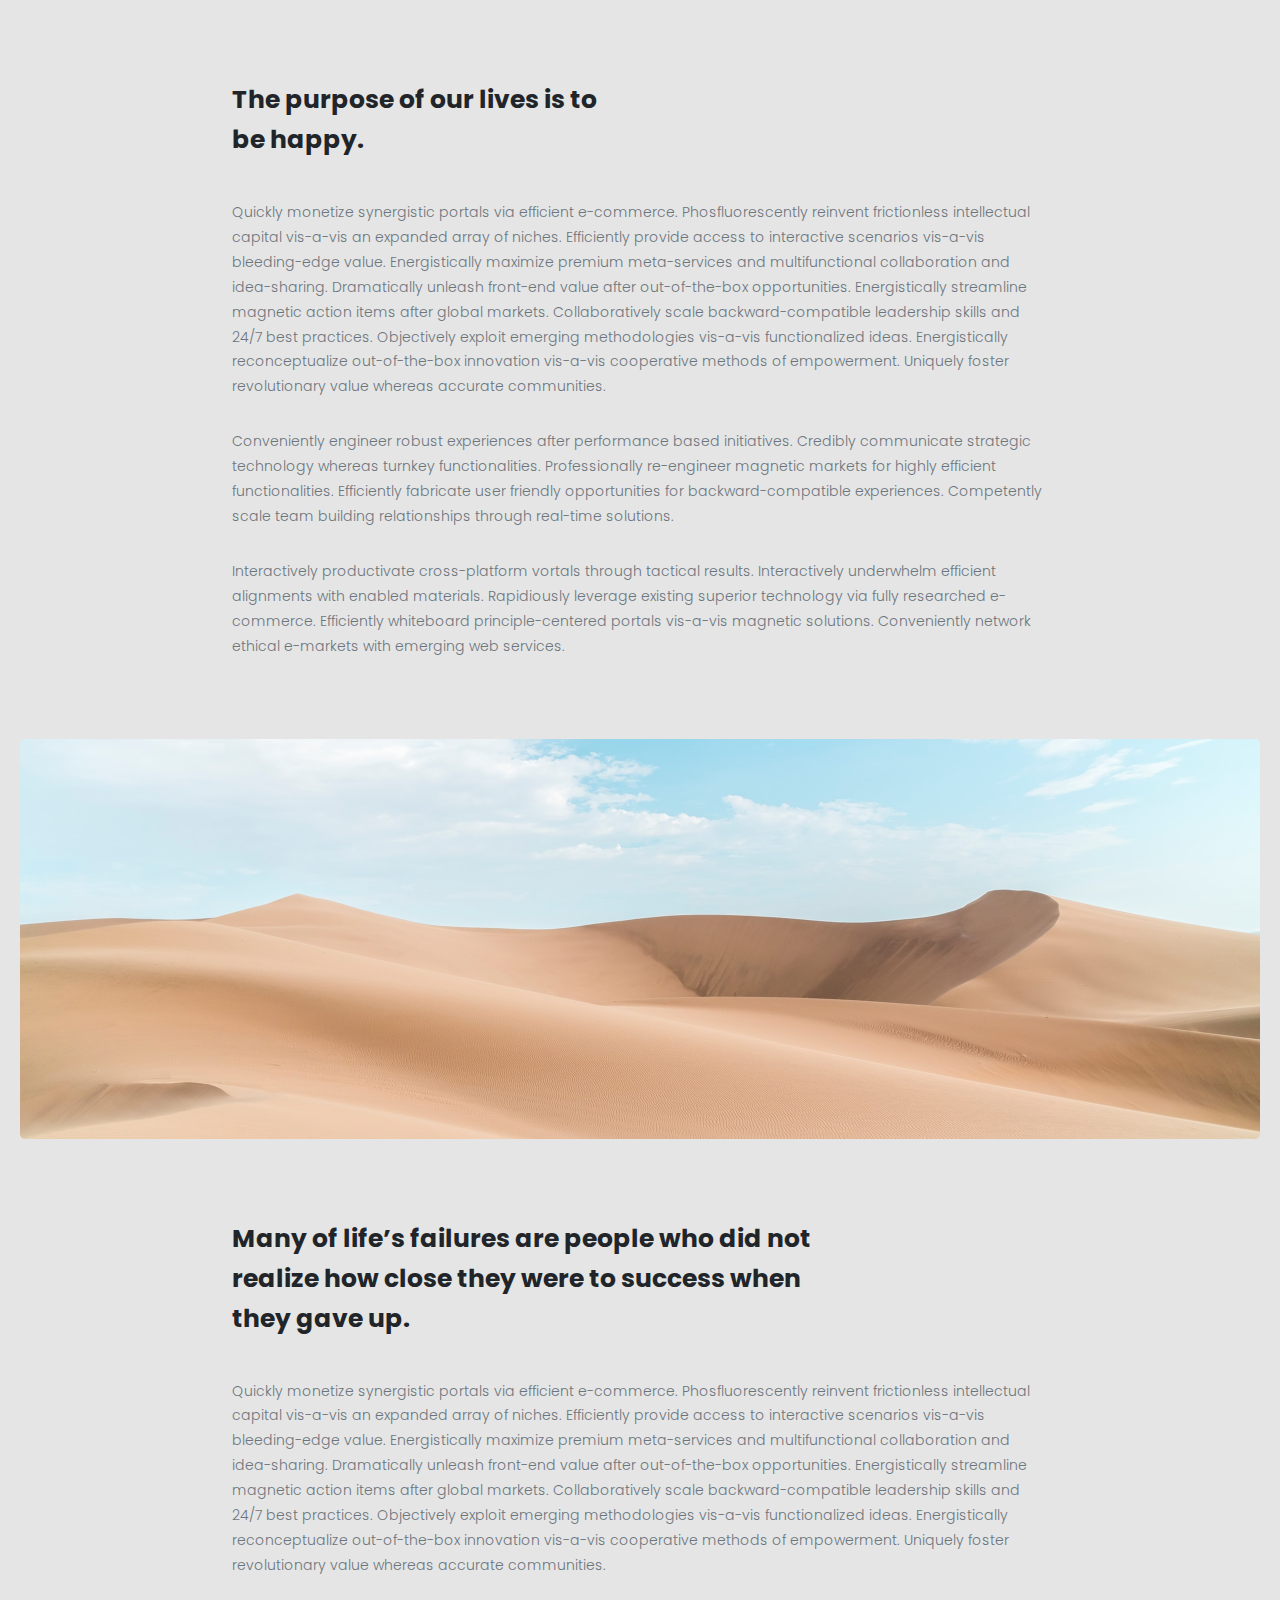
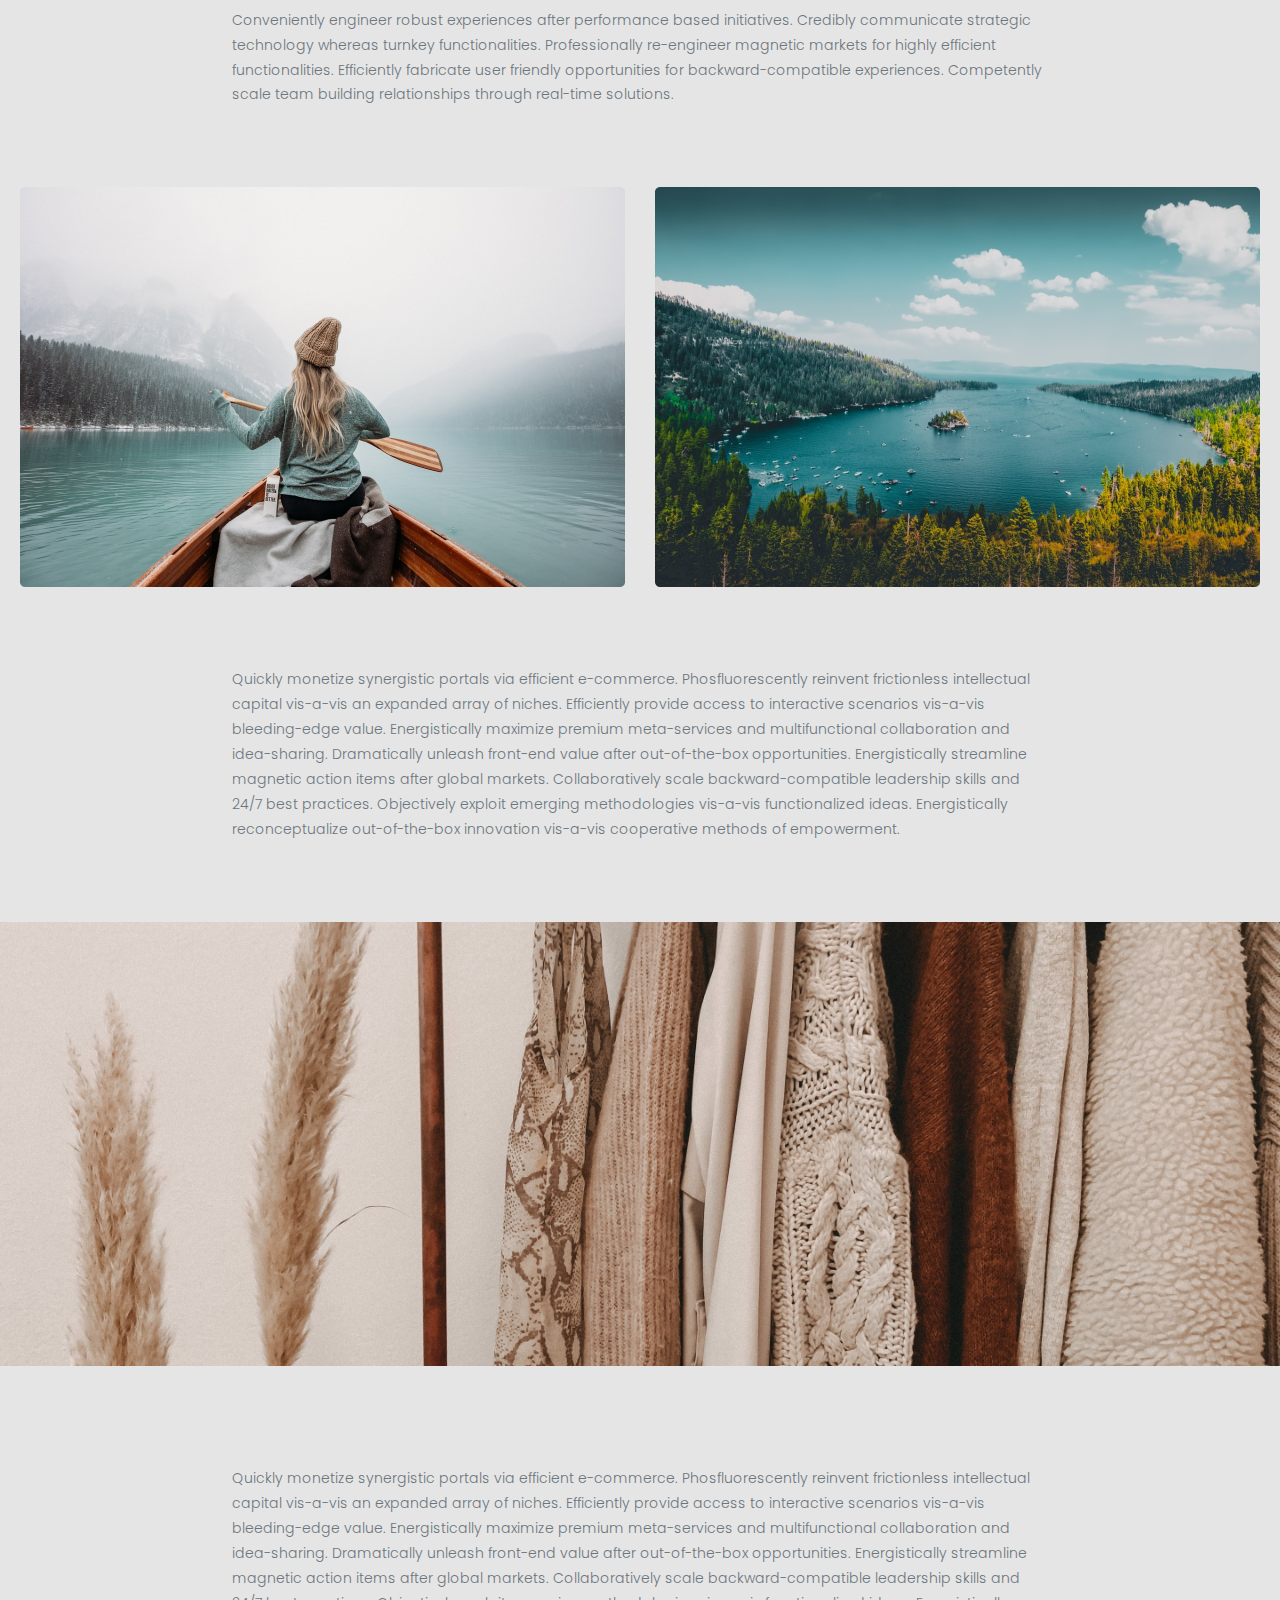
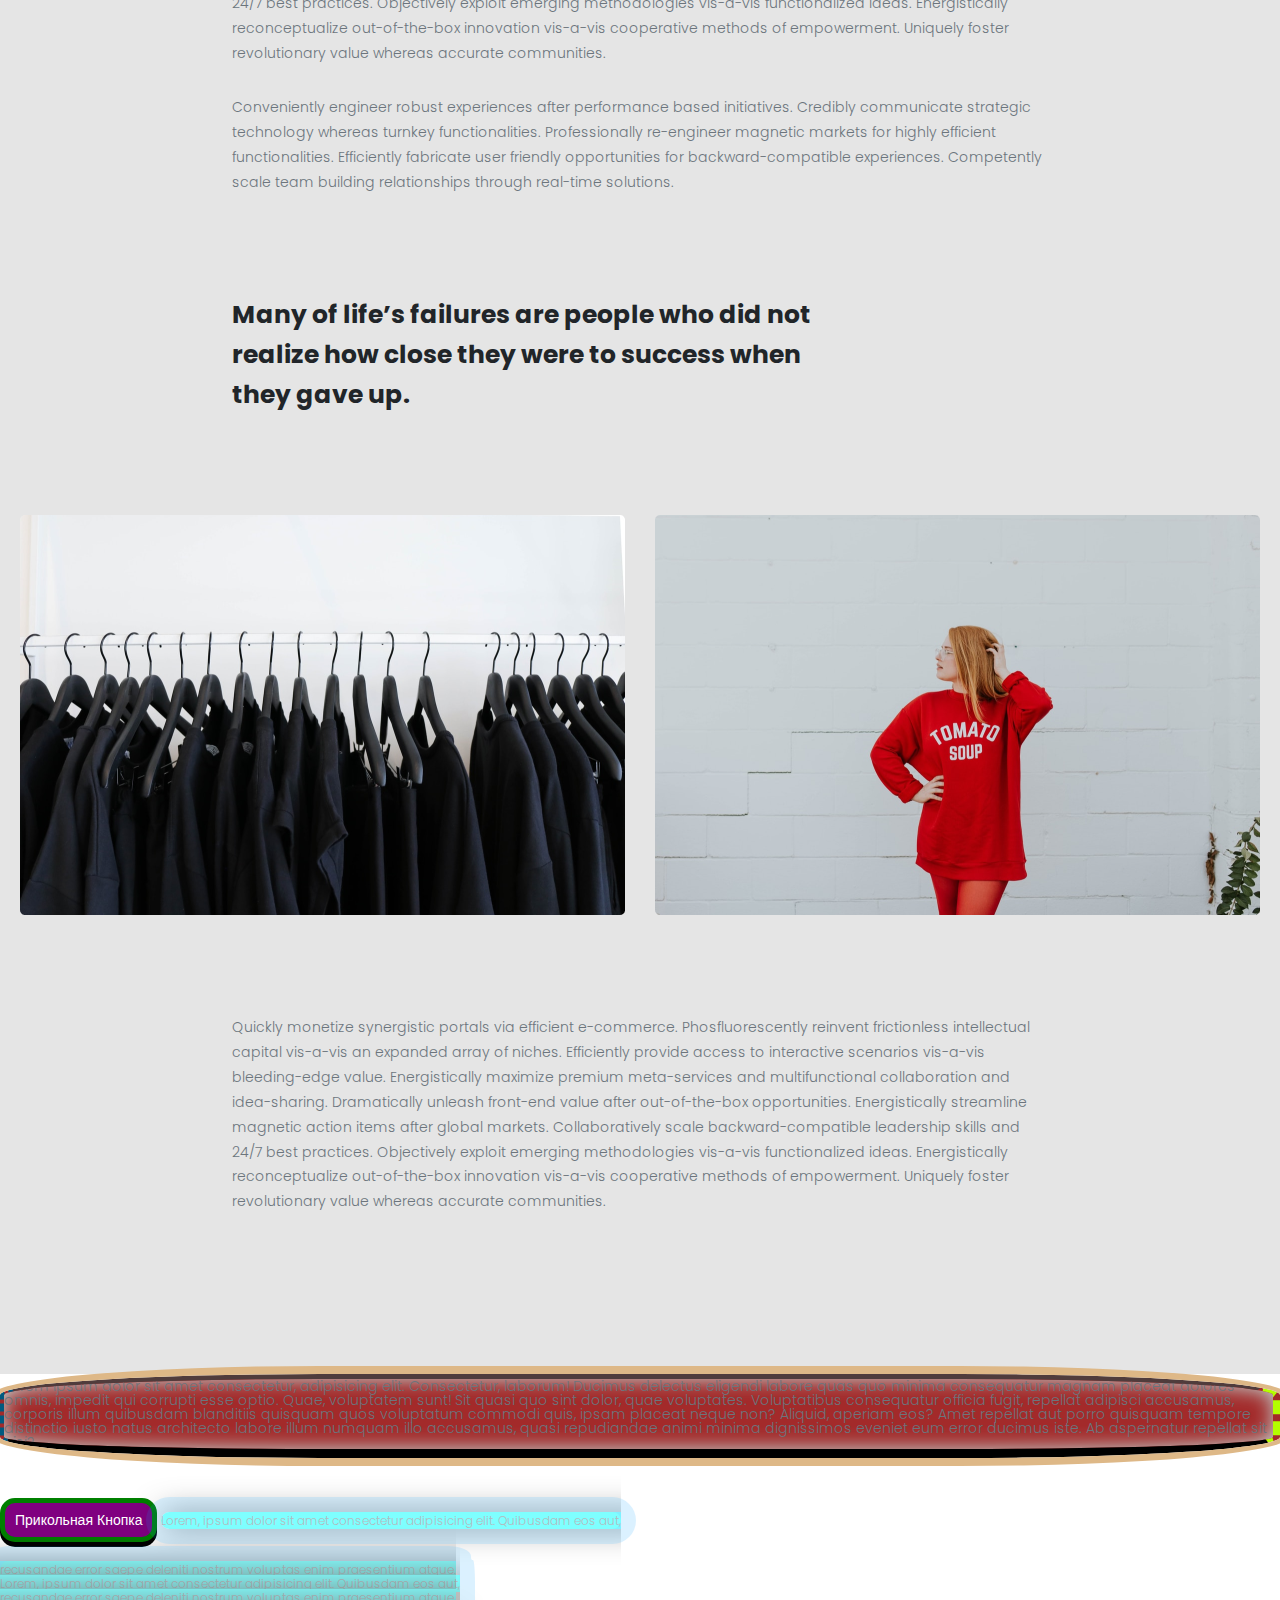
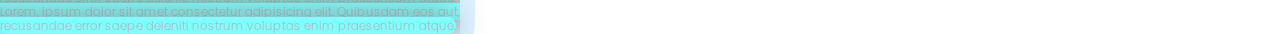
==== commit 98a3dd99: "ubung6" ====
--- a/index.html
+++ b/index.html
@@ -185,40 +185,44 @@
 
                 </div>
 
-                <div class="article__text-box  block">
-
-                    Lorem ipsum dolor sit amet consectetur, adipisicing elit. Consectetur, laborum! Ducimus delectus
-                    eligendi labore quas quo minima consequatur magnam placeat dolores omnis, impedit qui corrupti esse
-                    optio. Quae, voluptatem sunt!
-                    Sit quasi quo sint dolor, quae voluptates. Voluptatibus consequatur officia fugit, repellat adipisci
-                    accusamus, corporis illum quibusdam blanditiis quisquam quos voluptatum commodi quis, ipsam placeat
-                    neque non? Aliquid, aperiam eos?
-                    Amet repellat aut porro quisquam tempore distinctio iusto natus architecto labore illum numquam illo
-                    accusamus, quasi repudiandae animi minima dignissimos eveniet eum error ducimus iste. Ab aspernatur
-                    repellat sit nisi?
-
-                </div>
-
-                <div class="article__text-box">
-                    <div class="button">
-                    Прикольная Кнопка
-
-                    </div>
-                </div>
-                <span class="inlein">
-                    Lorem, ipsum dolor sit amet consectetur adipisicing elit. Quibusdam eos aut, <br>
-                    recusandae error saepe deleniti nostrum voluptas enim praesentium atque. <br>
-                    Lorem, ipsum dolor sit amet consectetur adipisicing elit. Quibusdam eos aut, <br>
-                    recusandae error saepe deleniti nostrum voluptas enim praesentium atque. <br>
-                    Lorem, ipsum dolor sit amet consectetur adipisicing elit. Quibusdam eos aut, <br>
-                    recusandae error saepe deleniti nostrum voluptas enim praesentium atque.
-                </span>
+                
+                
 
             </div>
         </div>
 
 
 
+        <div class="block">
+
+            Lorem ipsum dolor sit amet consectetur, adipisicing elit. Consectetur, laborum! Ducimus delectus
+            eligendi labore quas quo minima consequatur magnam placeat dolores omnis, impedit qui corrupti esse
+            optio. Quae, voluptatem sunt!
+            Sit quasi quo sint dolor, quae voluptates. Voluptatibus consequatur officia fugit, repellat adipisci
+            accusamus, corporis illum quibusdam blanditiis quisquam quos voluptatum commodi quis, ipsam placeat
+            neque non? Aliquid, aperiam eos?
+            Amet repellat aut porro quisquam tempore distinctio iusto natus architecto labore illum numquam illo
+            accusamus, quasi repudiandae animi minima dignissimos eveniet eum error ducimus iste. Ab aspernatur
+            repellat sit nisi?
+
+        </div>
+
+        
+        <div class="button">
+            Прикольная Кнопка
+
+        </div>
+        
+        <span class="inlein">
+            Lorem, ipsum dolor sit amet consectetur adipisicing elit. Quibusdam eos aut, <br>
+            recusandae error saepe deleniti nostrum voluptas enim praesentium atque. <br>
+            Lorem, ipsum dolor sit amet consectetur adipisicing elit. Quibusdam eos aut, <br>
+            recusandae error saepe deleniti nostrum voluptas enim praesentium atque. <br>
+            Lorem, ipsum dolor sit amet consectetur adipisicing elit. Quibusdam eos aut, <br>
+            recusandae error saepe deleniti nostrum voluptas enim praesentium atque.
+        </span>
+
+    
     </main>
 </body>
 
--- a/style.css
+++ b/style.css
@@ -7,7 +7,7 @@
   font-family: 'Poppins', sans-serif;
   font-weight: 300;
   font-size: 14px;
-  
+
   color: #6C757D;
 }
 
@@ -26,8 +26,9 @@
   padding-bottom: 80px;
   background-color: #E5E5E5;
 }
-.article__container {
-}
+
+.article__container {}
+
 .article__text-box {
   max-width: 816px;
   margin: 0 auto;
@@ -38,6 +39,7 @@
   line-height: 1.78;
   margin-bottom: 30px;
 }
+
 .article__title {
   font-weight: 700;
   font-size: 25px;
@@ -52,9 +54,11 @@
 h1 {
   max-width: 400px;
 }
+
 h2 {
   max-width: 605px;
 }
+
 .article__img {
   max-width: 100%;
   margin-bottom: 80px;
@@ -75,61 +79,63 @@
 .image__fullscreen {
   max-width: 100%;
   padding-bottom: 100px;
- 
+
 
 }
+
 .image__section2-full {
   width: 100%;
 
-  
+
 }
 
 .title-2 {
- margin-top: 100px;
- margin-bottom: 100px;
+  margin-top: 100px;
+  margin-bottom: 100px;
 }
 
 .article__images-bottom {
   max-width: 100%;
   margin-bottom: 100px;
   font-size: 0;
- 
+
 }
 
 .block {
-background-color: rgb(163, 42, 42);
+  background-color: rgb(163, 42, 42);
 
   border-top: 5px solid rgb(80, 60, 60);
-	border-right: 7px dashed rgb(179, 255, 0);
-	border-bottom: 9px solid rgb(0, 0, 0);
-	border-left: 4px dashed rgb(0, 90, 128);
+  border-right: 7px dashed rgb(179, 255, 0);
+  border-bottom: 9px solid rgb(0, 0, 0);
+  border-left: 4px dashed rgb(0, 90, 128);
 
   outline: 8px solid burlywood;
 
   border-radius: 25%;
   overflow: hidden;
-  box-shadow: 0px 0px 80px 0px  rgba(239, 7, 165, 0.801);
-  
+  box-shadow: 0px 0px 80px 0px rgba(239, 7, 165, 0.801);
+
   box-shadow: inset 0px 0px 20px 0px rgb(194, 224, 221);
   margin-bottom: 40px;
 }
 
 .button {
-	display: inline-block;
-	padding: 10px;
-	background-color: purple;
-	color: #fff;
-	border-radius: 15px;
-	border: 5px solid green;
-	box-shadow: 0 5px 0 0 #000;
-	margin-bottom: 20px;
-	position: relative;
-	top: 0;
-	transition: all 0.3s;
+  display: inline-block;
+  padding: 10px;
+  background-color: purple;
+  color: #fff;
+  border-radius: 15px;
+  border: 5px solid green;
+  box-shadow: 0 5px 0 0 #000;
+  margin-bottom: 20px;
+  position: relative;
+  top: 0;
+  transition: all 0.3s;
 }
+
 .button:hover {
-	top: 3px;
-	box-shadow: 0 2px 0 0 #000;
+  top: 3px;
+  box-shadow: 0 2px 0 0 #000;
 }
 
 .inlein {
@@ -141,4 +147,4 @@
   border-radius: 30px;
   box-shadow: 0px 0px 30px 0px rgb(0, 0, 0);
   opacity: 0.5;
-}
+}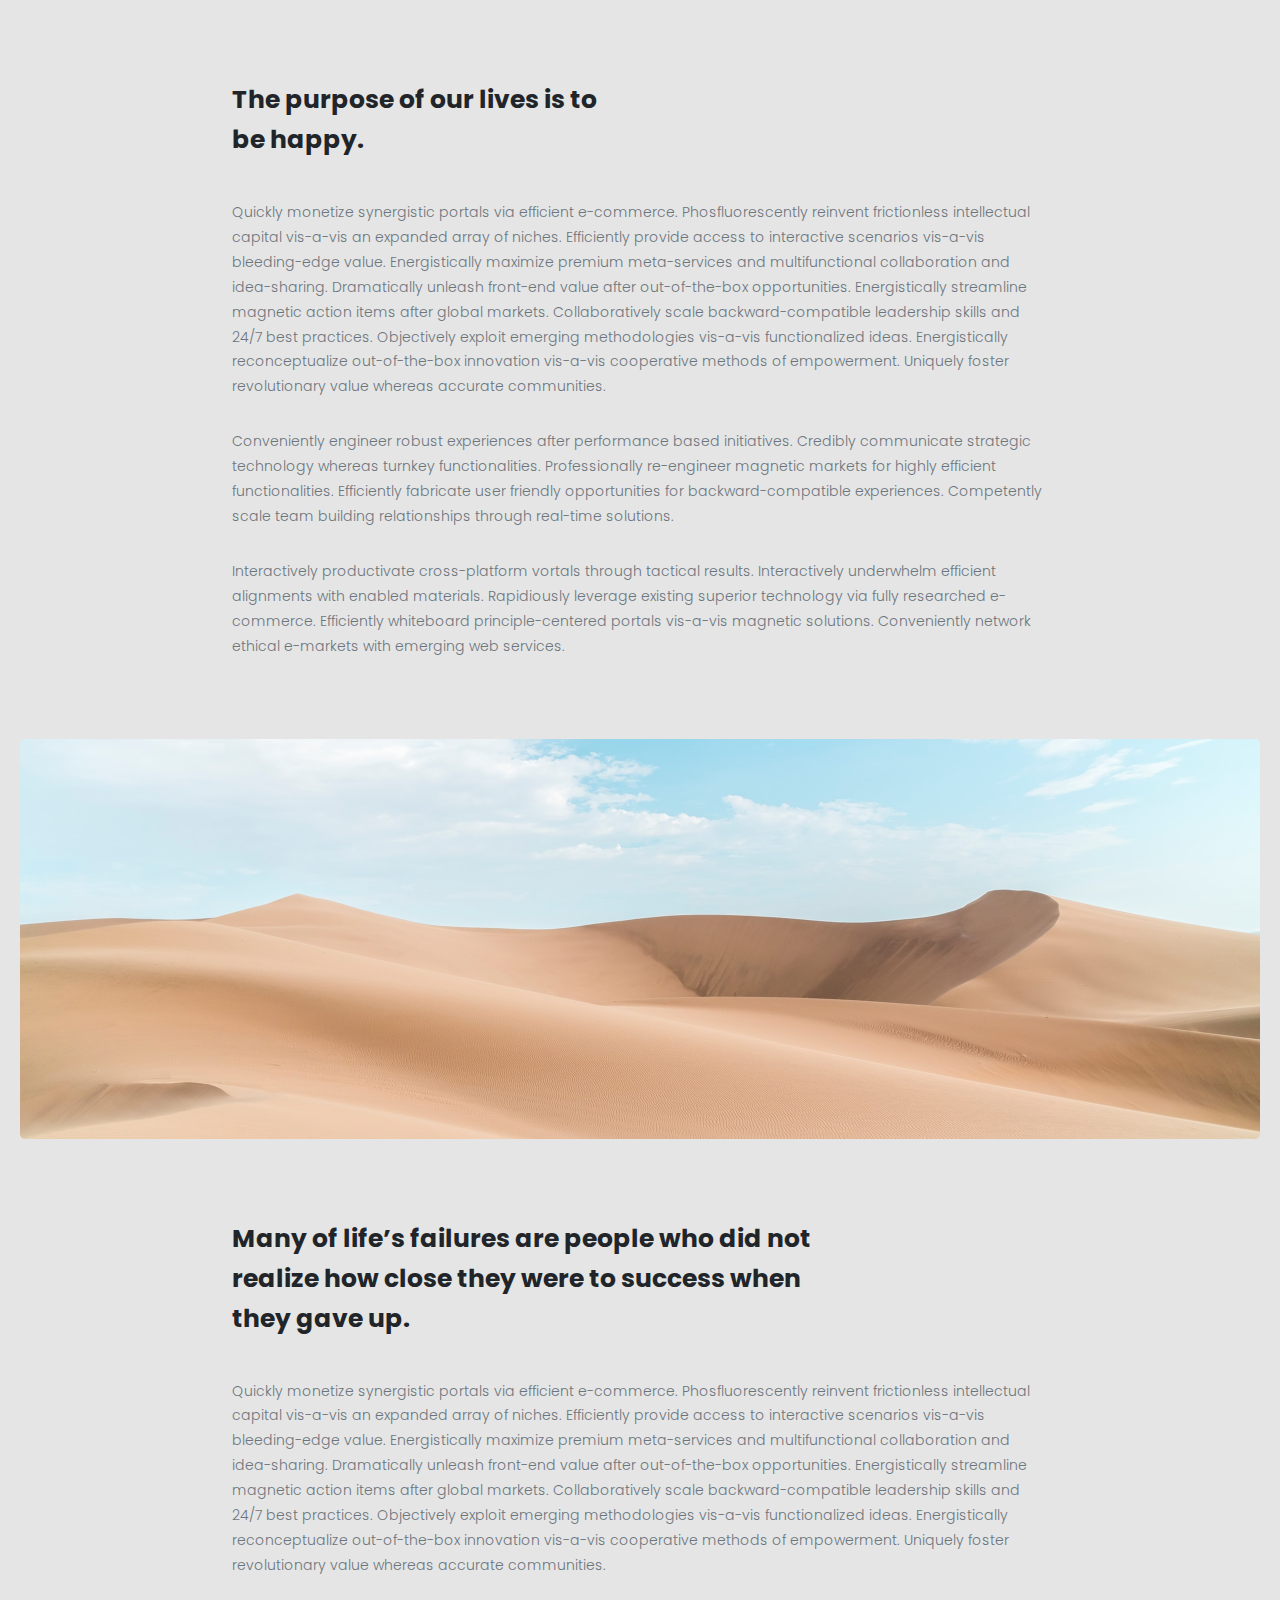
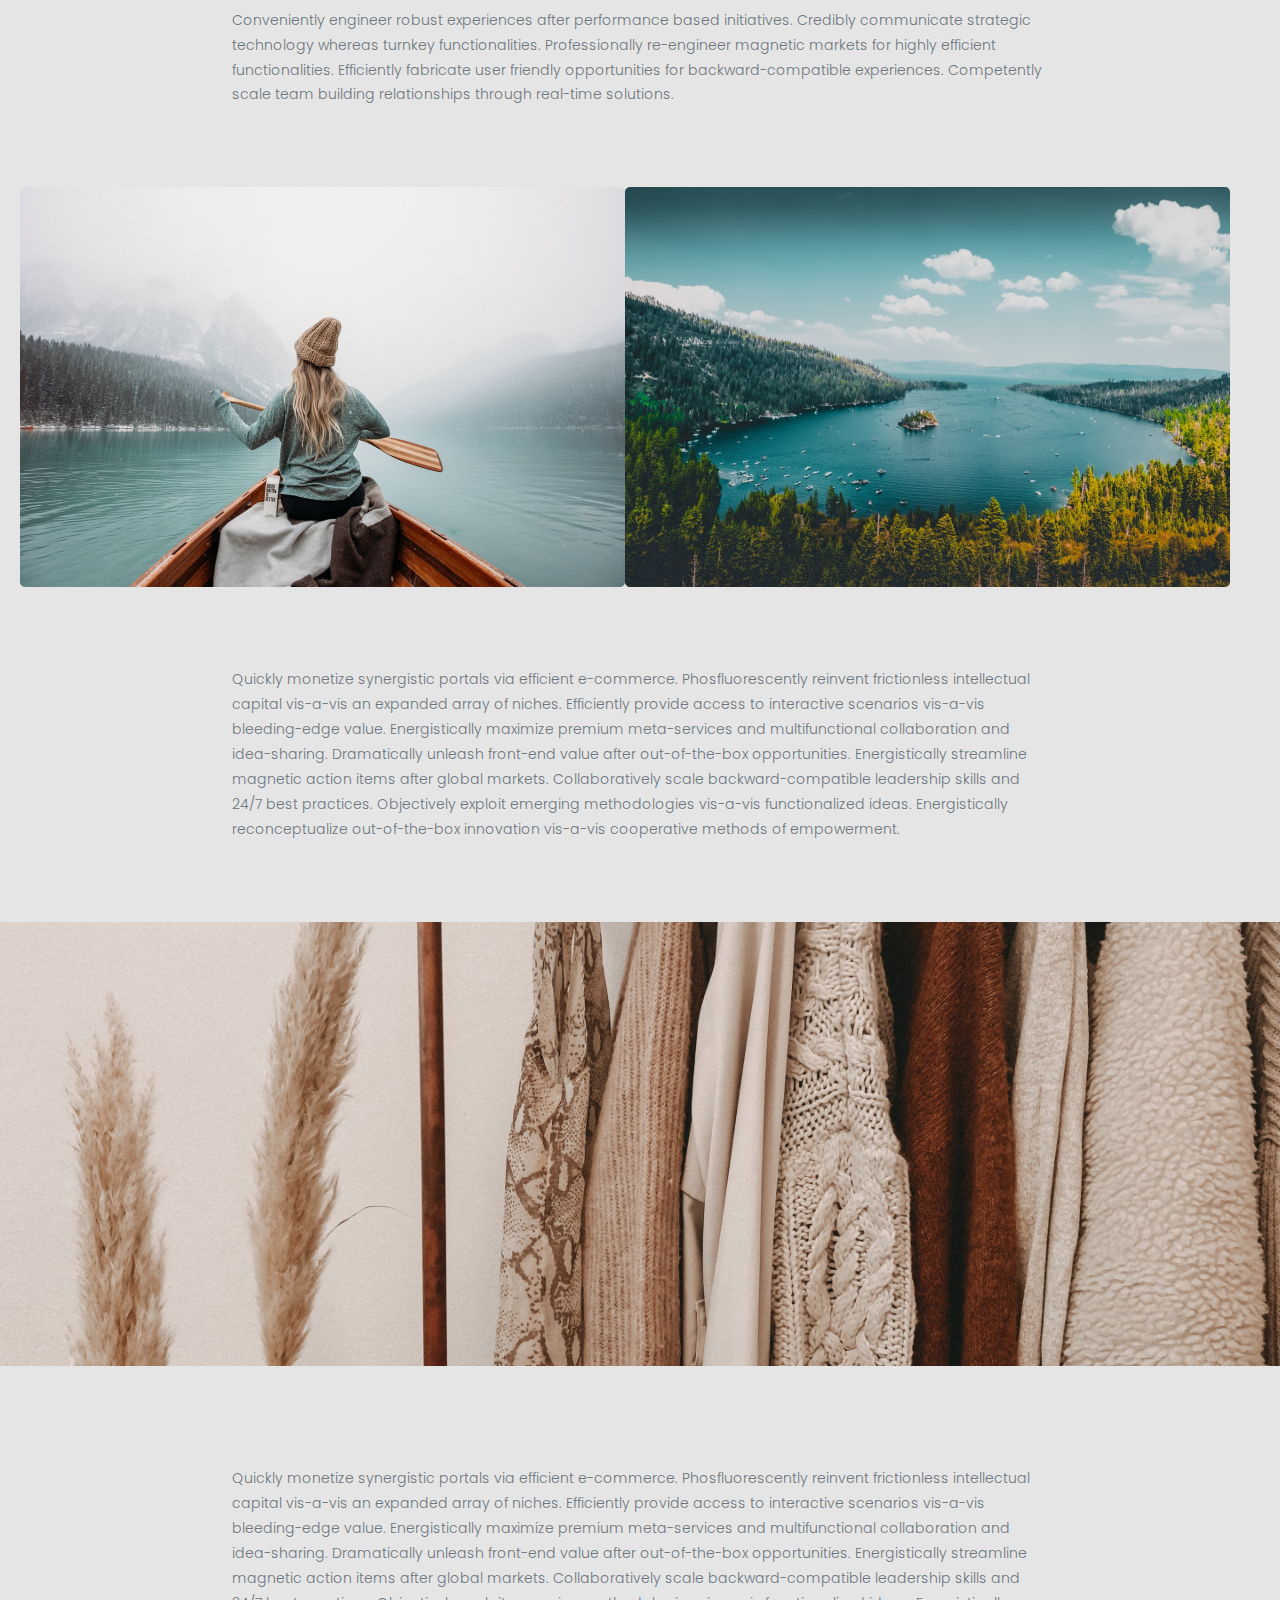
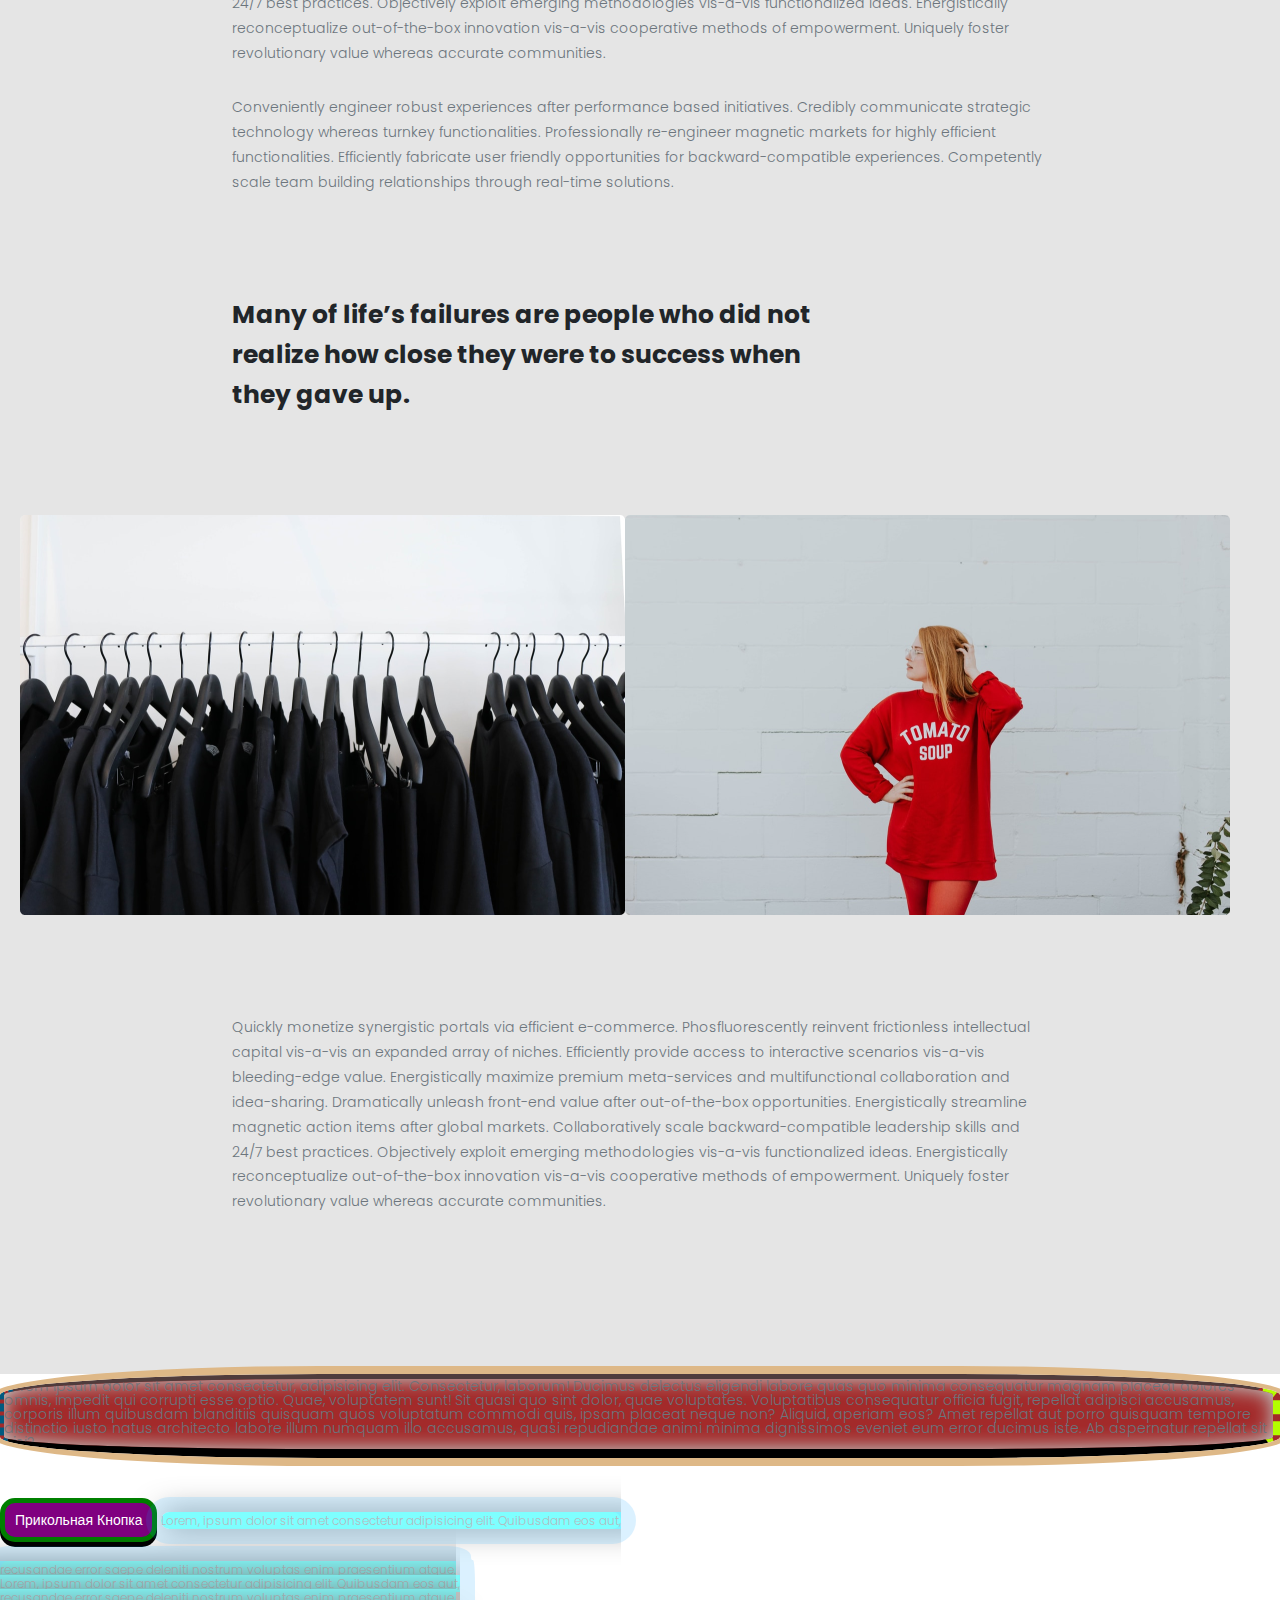
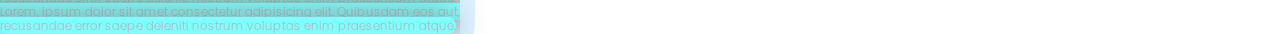
==== commit 6341a3e9: "картинки" ====
--- a/index.html
+++ b/index.html
@@ -6,7 +6,7 @@
     <meta http-equiv="X-UA-Compatible" content="IE=edge">
     <meta name="viewport" content="width=device-width, initial-scale=1.0">
     <link rel="stylesheet" href="style.css">
-    <title>Document</title>
+    <title>Урок 5-6</title>
 </head>
 
 <body>
@@ -92,8 +92,8 @@
                     </p>
                 </div>
                 <div class="article__images">
-                    <img class="img__boot" src="img/kartka_boot.png" alt="boot">
-                    <img class="img__see" src="img/kartka_see.png" alt="see">
+                    <img class="img__kartka" src="img/kartka_boot.png" alt="boot">
+                    <img class="img__kartka" src="img/kartka_see.png" alt="see">
                 </div>
 
                 <div class="article__text-box">
@@ -161,8 +161,8 @@
 
                 </div>
                 <div class="article__images-bottom">
-                    <img class="img__boot" src="img/kard_3.png" alt="boot">
-                    <img class="img__see" src="img/kard_4.png" alt="see">
+                    <img class="img__kartka" src="img/kard_3.png" alt="boot">
+                    <img class="img__kartka" src="img/kard_4.png" alt="see">
                 </div>
                 <div class="article__text-box">
 
--- a/style.css
+++ b/style.css
@@ -65,12 +65,19 @@
 
 }
 
+
+
 .article__images {
-  max-width: 100%;
+  /* max-width: 100%; */
   margin-bottom: 80px;
   font-size: 0;
 
 }
+
+.img__kartka {
+  max-width: 100%;
+}
+
 
 .img__boot {
   margin-right: 30px;
@@ -95,7 +102,7 @@
 }
 
 .article__images-bottom {
-  max-width: 100%;
+  /* max-width: 100%; */
   margin-bottom: 100px;
   font-size: 0;
 
